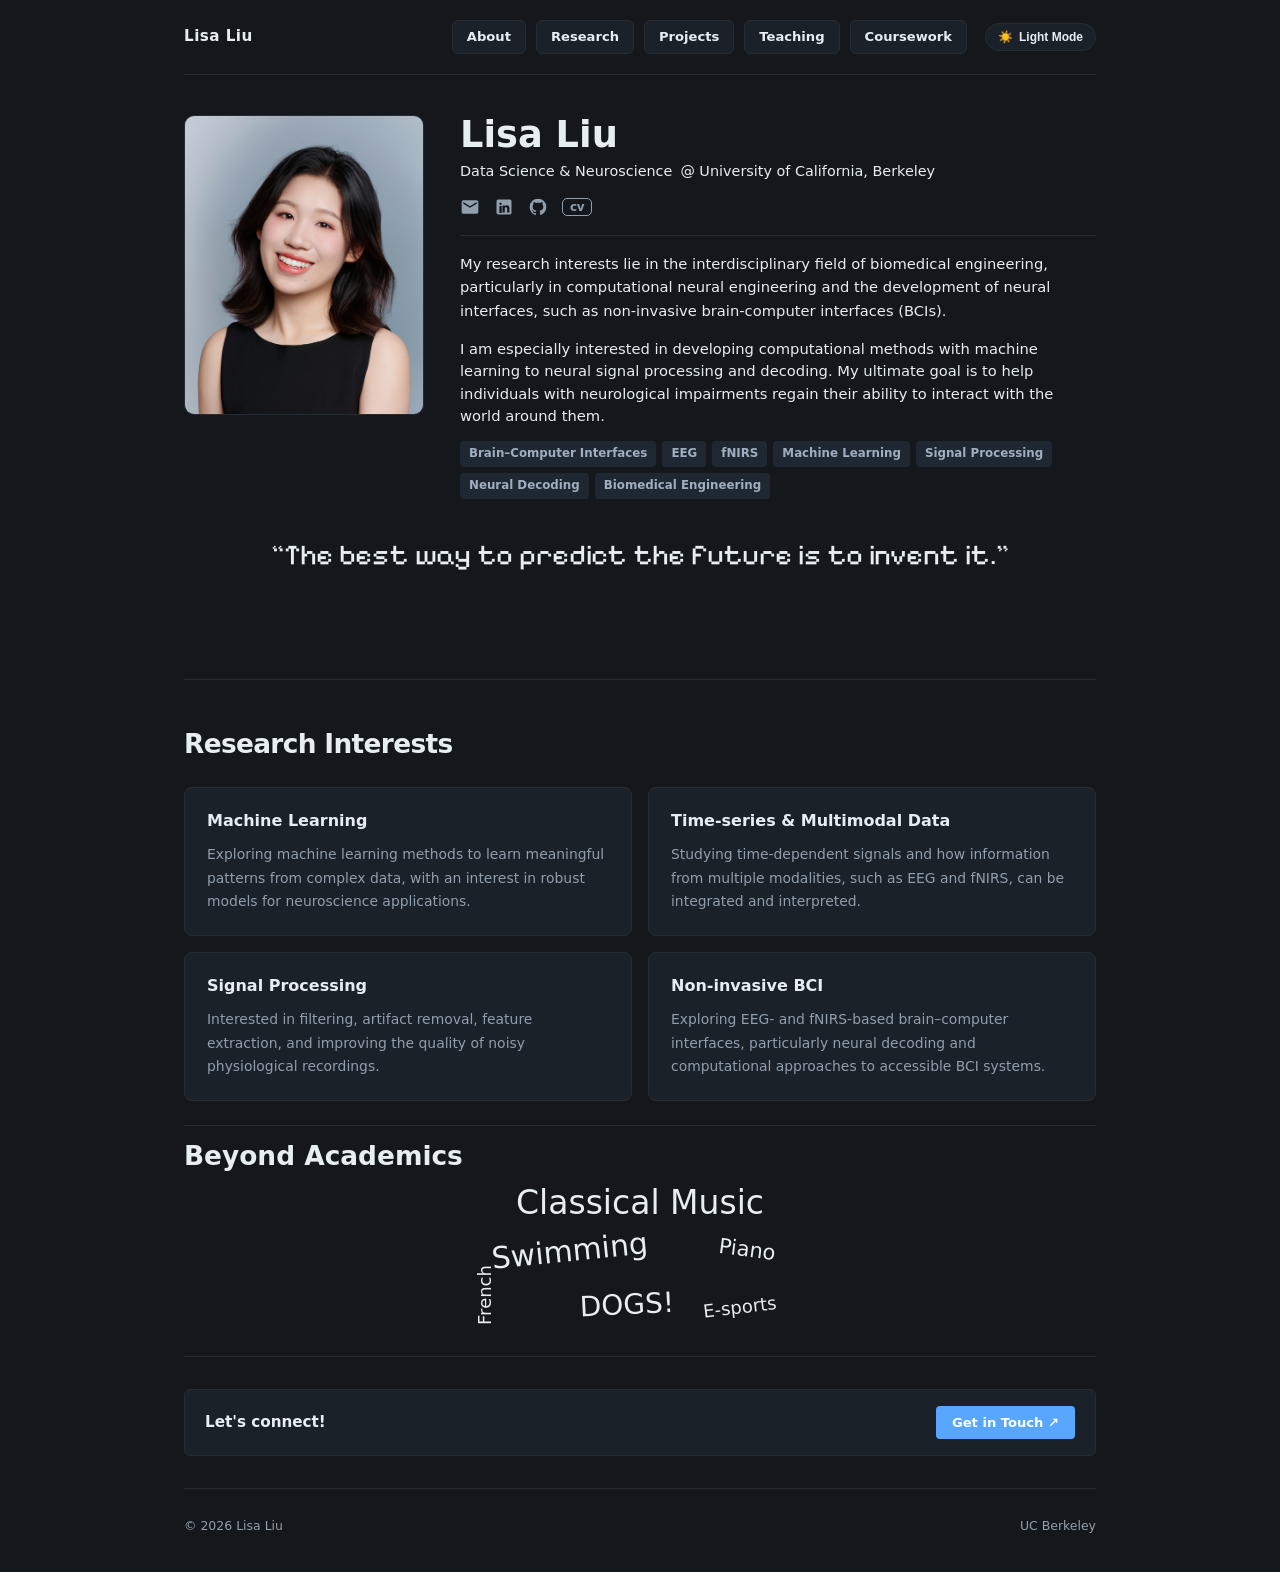
==== index.html @ 1254ef89 "Modify quote reveal animation and update GitHub link Updated clip-path and animation for quote revea" ====
<!DOCTYPE html>
<html lang="en">
<head>
<meta charset="UTF-8">
<meta name="viewport" content="width=device-width, initial-scale=1.0">
<title>Lisa Liu — Home</title>
<style>
:root {
  --bg: #14181d;
  --ink: #e6edf3;
  --muted: #919eab;
  --line: #262c34;
  --blue: #58a6ff;
  --soft: #1b2129;
  --tag-bg: #1f2732;
  --tag-text: #a0aec0;
  --font: Inter, ui-sans-serif, system-ui, -apple-system, BlinkMacSystemFont, "Segoe UI", sans-serif;
}

[data-theme="light"] {
  --bg: #f5f7f9;
  --ink: #1e293b;
  --muted: #64748b;
  --line: #e2e8f0;
  --blue: #2563eb;
  --soft: #eaeff4;
  --tag-bg: #e2e8f0;
  --tag-text: #475569;
}

*{box-sizing:border-box}
html{scroll-behavior:smooth}
body {
  margin: 0;
  background-color: var(--bg);
  color: var(--ink);
  font-family: var(--font);
  line-height: 1.5;
  font-size: 0.92rem;
  transition: background-color 0.2s ease, color 0.2s ease;
}
a{color:inherit;text-decoration:none}
a:hover{color:var(--blue)}

.container{max-width:960px;margin:auto;padding:0 24px}

.nav{padding:20px 0;display:flex;justify-content:space-between;align-items:center;border-bottom:1px solid var(--line)}
.brand{font-size:.95rem;font-weight:700;letter-spacing:.03em}
.nav-right{display:flex;align-items:center;gap:10px;flex-wrap:wrap}

.nav-btn{
  background:var(--soft);
  color:var(--ink);
  border:1px solid var(--line);
  padding:6px 14px;
  border-radius:6px;
  font-size:.82rem;
  font-weight:600;
  transition:all 0.2s ease;
}
.nav-btn:hover, .nav-btn.active{
  border-color:var(--blue);
  color:var(--blue);
}

.theme-toggle{
  background:var(--soft);
  color:var(--ink);
  border:1px solid var(--line);
  padding:6px 12px;
  border-radius:16px;
  cursor:pointer;
  font-size:.75rem;
  font-weight:600;
  display:flex;
  align-items:center;
  gap:6px;
  margin-left:8px;
  transition:all 0.2s ease;
}
.theme-toggle:hover{border-color:var(--blue);color:var(--blue)}

.hero{padding:40px 0 32px;border-bottom:1px solid var(--line)}
.hero-grid{display:grid;grid-template-columns:240px 1fr;gap:36px;align-items:start}

.profile-photo{
  width:100%;
  height:300px;
  border-radius:10px;
  object-fit:cover;
  border:1px solid var(--line);
  background:var(--soft);
}

.hero-info h1{font-size:2.3rem;line-height:1.1;font-weight:700;margin:0 0 6px}
.meta-line{display:flex;align-items:center;gap:8px;margin-bottom:14px;font-size:0.9rem;flex-wrap:wrap}
.institution{color:var(--ink)}
.degree{color:var(--ink)}


.icon-links{display:flex;align-items:center;gap:14px;margin-bottom:18px}
.icon-link{color:var(--muted);display:inline-flex;align-items:center;justify-content:center;transition:color 0.2s ease}
.icon-link:hover{color:var(--blue)}
.cv-badge{
  font-size:0.75rem;
  font-weight:700;
  text-transform:lowercase;
  border:1.8px solid currentColor;
  border-radius:5px;
  padding:1px 7px;
  line-height:1.2;
  letter-spacing:-0.02em;
}

.about-text{
  color:var(--ink);
  font-size:0.92rem;
  line-height:1.6;
  margin:0 0 16px;
  border-top:1px solid var(--line);
  padding-top:16px;
}

.taglist{display:flex;flex-wrap:wrap;gap:6px}
.tag{background:var(--tag-bg);color:var(--tag-text);padding:4px 9px;border-radius:4px;font-size:.74rem;font-weight:600}

.contact-strip{background:var(--soft);border:1px solid var(--line);border-radius:6px;padding:16px 20px;display:flex;justify-content:space-between;align-items:center;margin-top:32px;gap:16px}
.contact-strip h3{margin:0;font-size:.95rem;font-weight:650}
.contact-btn{background:var(--blue);color:#fff;padding:7px 16px;border-radius:4px;font-weight:600;font-size:0.82rem;white-space:nowrap}
.contact-btn:hover{opacity:0.9;color:#fff}

footer{padding:28px 0 36px;color:var(--muted);font-size:.78rem;display:flex;justify-content:space-between;margin-top:32px;border-top:1px solid var(--line)}

@media(max-width:760px){
  .hero-grid{grid-template-columns:1fr;gap:20px}
  .profile-photo{height:240px;width:200px}
  .nav{flex-direction:column;align-items:flex-start;gap:14px}
  .nav-right{width:100%;justify-content:flex-start}
  .contact-strip{flex-direction:column;align-items:flex-start}
}


.interests{padding:36px 0 8px}
.section-heading{margin-bottom:24px}
.section-kicker{color:var(--blue);font-size:.72rem;font-weight:700;letter-spacing:.12em}
.section-heading h2{font-size:1.65rem;letter-spacing:-.025em;margin:8px 0 8px}
.interest-grid{display:grid;grid-template-columns:repeat(2,minmax(0,1fr));gap:16px}
.interest-card{background:var(--soft);border:1px solid var(--line);border-radius:8px;padding:21px 22px}
.interest-card h3{font-size:1rem;margin:0 0 10px;font-weight:650}
.interest-card p{font-size:.87rem;color:var(--muted);line-height:1.7;margin:0}
.subpage{padding:46px 0 28px;min-height:55vh}
.page-eyebrow{font-size:.72rem;color:var(--blue);font-weight:700;letter-spacing:.12em;text-transform:uppercase}
.subpage h1{font-size:2.2rem;letter-spacing:-.035em;margin:8px 0 12px}
.page-lead{max-width:720px;color:var(--muted);margin:0 0 35px;line-height:1.7}
.page-card{padding:22px 0;border-top:1px solid var(--line)}
.page-card h2{font-size:1.13rem;margin:0 0 7px}
.page-card p{color:var(--muted);margin:0;line-height:1.7}
.page-card .meta{font-size:.82rem;color:var(--blue);margin-bottom:9px}
.page-card ul{color:var(--muted);padding-left:20px;line-height:1.8}
.page-card ul li{margin-bottom:5px}
@media(max-width:760px){.interest-grid{grid-template-columns:1fr}.subpage{padding-top:32px}}


#beyond-academics h2 {
  font-size: 1.65rem;
  margin: 0 0 4px;
}

.smoke-cloud {
  position: relative;
  width: 100%;
  height: 160px;
  overflow: hidden;
  margin: 0 auto;
}

.smoke-cloud canvas {
  display: block;
  width: 100%;
  height: 100%;
}

@media (max-width: 600px) {
  .smoke-cloud {
    height: 145px;
  }
}
  
.about-quote {
  text-align: center;
  margin: 35px auto;
}
  
.about-quote-text {
  font-family: "Pixelify Sans", monospace;
  font-size: 1.8rem;
  font-style: normal;
  font-weight: 400;
  line-height: 1.5;

  clip-path: inset(0 50% 0 50%);
  opacity: 1;
  animation: quoteReveal 4s ease-out forwards;
}

@keyframes quoteReveal {
  from {
    clip-path: inset(0 50% 0 50%);
  }
  to {
    clip-path: inset(0 0 0 0);
  }
}

.about-quote-author {
margin-top: 14px;
font-size: 0.85rem;
color: var(--muted);
opacity: 0;
transition: opacity 0.7s ease;
}

.about-quote-author.show {
opacity: 1;
}
</style>
  <link href="https://fonts.googleapis.com/css2?family=Pixelify+Sans:wght@400;500&display=swap" rel="stylesheet">
</head>
<body>
  
<div class="container">
  <nav class="nav">
    <a class="brand" href="index.html">Lisa Liu</a>
    <div class="nav-right">
      <a class="nav-btn" href="index.html">About</a>
      <a class="nav-btn" href="research/">Research</a>
      <a class="nav-btn" href="projects/">Projects</a>
      <a class="nav-btn" href="teaching/">Teaching</a>
      <a class="nav-btn" href="coursework/">Coursework</a>
      <button id="theme-toggle" class="theme-toggle" type="button" aria-label="Toggle theme"><span id="toggle-icon">☀️</span><span id="toggle-text">Light Mode</span></button>
    </div>
  </nav>
  
  <header class="hero">
    <div class="hero-grid">
      <img class="profile-photo" src="photo.jpg" alt="Lisa Liu">
      <div class="hero-info">
        <h1>Lisa Liu</h1>
        <div class="meta-line">
<span class="institution">Data Science &amp; Neuroscience</span>
          @ University of California, Berkeley
</div>

        <div class="icon-links">
          <!-- Email Icon -->
          <a href="mailto:lisaliu22@berkeley.edu" aria-label="Email" title="Email" class="icon-link">
            <svg width="20" height="20" viewBox="0 0 24 24" fill="currentColor"><path d="M20 4H4c-1.1 0-1.99.9-1.99 2L2 18c0 1.1.9 2 2 2h16c1.1 0 2-.9 2-2V6c0-1.1-.9-2-2-2zm0 4l-8 5-8-5V6l8 5 8-5v2z"/></svg>
          </a>
          <!-- LinkedIn Icon -->
          <a href="https://www.linkedin.com/in/lisa-liu-810494393/" target="_blank" rel="noopener" aria-label="LinkedIn" title="LinkedIn" class="icon-link">
            <svg width="20" height="20" viewBox="0 0 24 24" fill="currentColor"><path d="M19 3a2 2 0 0 1 2 2v14a2 2 0 0 1-2 2H5a2 2 0 0 1-2-2V5a2 2 0 0 1 2-2h14m-.5 15.5v-5.3a3.26 3.26 0 0 0-3.26-3.26c-.85 0-1.84.52-2.28 1.3v-1.11h-2.79v8.37h2.79v-4.93c0-.77.62-1.4 1.39-1.4a1.4 1.4 0 0 1 1.4 1.4v4.93h2.75M6.46 10.9v8.37H9.25V10.9H6.46M7.86 6.75a1.45 1.45 0 1 0 0 2.9 1.45 1.45 0 0 0 0-2.9Z"/></svg>
          </a>
          <!-- GitHub Icon -->
          <a href="https://github.com/lisa-liu-lls" target="_blank" rel="noopener" aria-label="GitHub" title="GitHub" class="icon-link">
            <svg width="20" height="20" viewBox="0 0 24 24" fill="currentColor"><path d="M12 2A10 10 0 0 0 2 12c0 4.42 2.87 8.17 6.84 9.5.5.08.66-.23.66-.5v-1.69c-2.77.6-3.36-1.34-3.36-1.34-.46-1.16-1.11-1.47-1.11-1.47-.91-.62.07-.6.07-.6 1 .07 1.53 1.03 1.53 1.03.87 1.52 2.34 1.07 2.91.83.1-.65.35-1.09.63-1.34-2.22-.25-4.55-1.11-4.55-4.92 0-1.11.38-2 1.03-2.71-.1-.25-.45-1.29.1-2.64 0 0 .84-.27 2.75 1.02.79-.22 1.65-.33 2.5-.33.85 0 1.71.11 2.5.33 1.91-1.29 2.75-1.02 2.75-1.02.55 1.35.2 2.39.1 2.64.65.71 1.03 1.6 1.03 2.71 0 3.82-2.34 4.66-4.57 4.91.36.31.69.92.69 1.85V21c0 .27.16.59.67.5C19.14 20.16 22 16.42 22 12A10 10 0 0 0 12 2Z"/></svg>
          </a>
          <!-- CV Badge -->
          <a href="cv.pdf" target="_blank" rel="noopener" aria-label="CV" title="CV" class="icon-link">
            <span class="cv-badge">cv</span>
          </a>
        </div>

        <p class="about-text">
          My research interests lie in the interdisciplinary field of biomedical engineering, particularly in computational
          neural engineering and the development of neural interfaces, such as non-invasive brain-computer interfaces (BCIs).
        </p>
        
        <p>
          I am especially interested in developing computational methods with machine learning to neural signal processing 
          and decoding. My ultimate goal is to help individuals with neurological impairments regain their ability to interact with the world around them.
        </p>
        <div class="taglist">
          <span class="tag">Brain–Computer Interfaces</span>
          <span class="tag">EEG</span>
          <span class="tag">fNIRS</span>
          <span class="tag">Machine Learning</span>
          <span class="tag">Signal Processing</span>
          <span class="tag">Neural Decoding</span>
          <span class="tag">Biomedical Engineering</span>
        </div>
      </div>
    </div>
  
  <div class="about-quote">
  <div class="about-quote-text">
    “The best way to predict the future is to invent it.”
  </div>
  <div class="about-quote-author">— Alan Kay</div>
</div>
</header>
  
<main>
  <section class="interests" aria-labelledby="interests-title">
    <div class="section-heading">
      <h2 id="interests-title">Research Interests</h2>
    </div>

    <div class="interest-grid">
      <article class="interest-card">
        <h3>Machine Learning</h3>
        <p>Exploring machine learning methods to learn meaningful patterns from complex data, with an interest in robust models for neuroscience applications.</p>
      </article>

      <article class="interest-card">
        <h3>Time-series &amp; Multimodal Data</h3>
        <p>Studying time-dependent signals and how information from multiple modalities, such as EEG and fNIRS, can be integrated and interpreted.</p>
      </article>

      <article class="interest-card">
        <h3>Signal Processing</h3>
        <p>Interested in filtering, artifact removal, feature extraction, and improving the quality of noisy physiological recordings.</p>
      </article>

      <article class="interest-card">
        <h3>Non-invasive BCI</h3>
        <p>Exploring EEG- and fNIRS-based brain–computer interfaces, particularly neural decoding and computational approaches to accessible BCI systems.</p>
      </article>
    </div>
  </section>

  <hr style="border:none; border-top:1px solid var(--line); margin:16px 0 10px;">

  <section class="section" id="beyond-academics">
    <h2>Beyond Academics</h2>

    <div class="smoke-cloud" id="smoke-cloud">
      <canvas id="smoke-canvas"></canvas>
    </div>
  </section>

  <hr style="border:none; border-top:1px solid var(--line); margin:16px 0 10px;">

   <div class="contact-strip">
    <div>
      <h3>Let's connect!</h3>
    </div>
    <a class="contact-btn" href="mailto:lisaliu22@berkeley.edu">
      Get in Touch ↗
    </a>
  </div>
</main>

<footer>
  <span>© 2026 Lisa Liu</span>
  <span>UC Berkeley</span>
</footer>
</div>


<script>
  // ==========================================================================================================
  // These below are not developed by the website owner. But these are directly modified by the website owner.
  // ==========================================================================================================
  
  if (localStorage.getItem('theme') === 'light') {
    document.documentElement.setAttribute('data-theme', 'light');
  }
  const toggleBtn = document.getElementById('theme-toggle');
  const toggleText = document.getElementById('toggle-text');
  const toggleIcon = document.getElementById('toggle-icon');

  function updateToggleUI() {
    const isLight = document.documentElement.getAttribute('data-theme') === 'light';
    toggleText.textContent = isLight ? 'Dark Mode' : 'Light Mode';
    toggleIcon.textContent = isLight ? '🌙' : '☀️';
  }
  updateToggleUI();

  if (toggleBtn) {
    toggleBtn.addEventListener('click', function() {
      const isLight = document.documentElement.getAttribute('data-theme') === 'light';
      if (isLight) {
        document.documentElement.removeAttribute('data-theme');
        localStorage.setItem('theme', 'dark');
      } else {
        document.documentElement.setAttribute('data-theme', 'light');
        localStorage.setItem('theme', 'light');
      }
      updateToggleUI();
    });
  }
</script>

<script>
(() => {
    const root = document.getElementById("smoke-cloud");
    const canvas = document.getElementById("smoke-canvas");
    const ctx = canvas.getContext("2d");

    // ==========================================
    // YOUR INTERESTS
    // x, y: position relative to cloud center
    // s: font size
    // r: rotation in radians
    // ==========================================

    const words = [
        {t:"Classical Music", x:0,    y:-57, s:33, r:0},
        {t:"Swimming",      x:-70,  y:-8,  s:30, r:-0.1},
        {t:"Piano",         x:107,  y:-11, s:21, r:0.13},
        {t:"DOGS!",         x:-13,  y:45,  s:28, r:-0.05},
        {t:"French",        x:-154, y:37,  s:18, r:-Math.PI/2},
        {t:"E-sports",      x:100,  y:47,  s:18, r:-0.12}
    ];

    let W = 500;
    let H = 220;
    let particles = [];
    let lastHover = 0;

    const reducedMotion = window.matchMedia(
        "(prefers-reduced-motion: reduce)"
    ).matches;

    // Read actual website theme colors
    function themeColor(variable, fallback) {
        const value = getComputedStyle(
            document.documentElement
        ).getPropertyValue(variable).trim();

        return value || fallback;
    }

    function inkColor() {
        return themeColor("--ink", "#e6edf3");
    }

    function mutedColor() {
        return themeColor("--muted", "#94a3b8");
    }

    function scale() {
        return Math.min(1, (W - 20) / 385);
    }

    function position(word) {
        const f = scale();

        return {
            x: W / 2 + word.x * f,
            y: H / 2 + word.y * f
        };
    }

    function resize() {
        const rect = root.getBoundingClientRect();
        const dpr = Math.min(window.devicePixelRatio || 1, 2);

        W = rect.width;
        H = rect.height;

        canvas.width = W * dpr;
        canvas.height = H * dpr;

        ctx.setTransform(dpr, 0, 0, dpr, 0, 0);

        draw(performance.now());
    }

    new ResizeObserver(resize).observe(root);

    function drawWord(word, alpha, time) {
        const p = position(word);

        const floatY = reducedMotion
            ? 0
            : Math.sin(time * 0.001 + word.x) * 2;

        ctx.save();

        ctx.translate(p.x, p.y + floatY);
        ctx.rotate(word.r);

        ctx.font = `${word.s * scale()}px system-ui`;
        ctx.textAlign = "center";
        ctx.textBaseline = "middle";

        ctx.globalAlpha = alpha;
        ctx.fillStyle = inkColor();

        ctx.fillText(word.t, 0, 0);

        ctx.restore();
    }

    // Turn text into smoke particles
    function burst(word) {
        const f = scale();

        const offscreen = document.createElement("canvas");
        offscreen.width = 340;
        offscreen.height = 75;

        const c = offscreen.getContext("2d");

        c.font = `${word.s * f}px system-ui`;
        c.textAlign = "center";
        c.textBaseline = "middle";
        c.fillStyle = "white";
        c.fillText(word.t, 170, 37);

        const pixels = c.getImageData(
            0, 0, 340, 75
        ).data;

        const points = [];

        for (let y = 0; y < 75; y += 3) {
            for (let x = 0; x < 340; x += 3) {
                const alpha = pixels[(y * 340 + x) * 4 + 3];

                if (alpha > 100) {
                    points.push([x - 170, y - 37]);
                }
            }
        }

        const center = position(word);

        for (let i = 0; i < Math.min(points.length, 280); i++) {
            const q = points[
                Math.floor(Math.random() * points.length)
            ];

            const xx =
                q[0] * Math.cos(word.r) -
                q[1] * Math.sin(word.r);

            const yy =
                q[0] * Math.sin(word.r) +
                q[1] * Math.cos(word.r);

            particles.push({
                x: center.x + xx,
                y: center.y + yy,
                vx: (Math.random() - 0.5) * 1.3,
                vy: -0.4 - Math.random(),
                life: 1,
                radius: 0.5 + Math.random() * 1.5,
                phase: Math.random() * 6
            });
        }

        word.until = performance.now() + 1700;
    }

    // Detect whether cursor touches a word
    function hit(x, y) {
        for (const word of words) {
            if (
                word.until &&
                performance.now() < word.until + 500
            ) {
                continue;
            }

            const p = position(word);

            const dx = x - p.x;
            const dy = y - p.y;

            const a =
                dx * Math.cos(word.r) +
                dy * Math.sin(word.r);

            const b =
                -dx * Math.sin(word.r) +
                dy * Math.cos(word.r);

            ctx.font = `${word.s * scale()}px system-ui`;

            const width = ctx.measureText(word.t).width;

            if (
                Math.abs(a) < width / 2 + 4 &&
                Math.abs(b) < word.s * scale() * 0.7
            ) {
                burst(word);
                break;
            }
        }
    }

    function draw(time) {
        ctx.clearRect(0, 0, W, H);

        for (const word of words) {
            const alpha = word.until
                ? Math.max(
                    0,
                    Math.min(1, (time - word.until) / 500)
                  )
                : 1;

            drawWord(word, alpha, time);
        }

        for (let i = particles.length - 1; i >= 0; i--) {
            const p = particles[i];

            p.x += p.vx + Math.sin(
                time * 0.003 + p.phase
            ) * 0.3;

            p.y += p.vy;
            p.life -= 0.012;

            if (p.life <= 0) {
                particles.splice(i, 1);
                continue;
            }

            ctx.beginPath();

            ctx.globalAlpha = p.life * 0.7;
            ctx.fillStyle = mutedColor();

            ctx.arc(
                p.x,
                p.y,
                p.radius,
                0,
                Math.PI * 2
            );

            ctx.fill();
        }

        ctx.globalAlpha = 1;
    }

    function animate(time) {
        draw(time);
        requestAnimationFrame(animate);
    }

root.addEventListener("pointermove", (event) => {
      if (reducedMotion) return;

      if (performance.now() - lastHover < 180) return;

      const rect = canvas.getBoundingClientRect();

      hit(
          event.clientX - rect.left,
          event.clientY - rect.top
      );

      lastHover = performance.now();
  });

  root.addEventListener("click", (event) => {
      if (reducedMotion) return;

      const rect = canvas.getBoundingClientRect();

      hit(
          event.clientX - rect.left,
          event.clientY - rect.top
      );
  });

  resize();

  if (!reducedMotion) {
      requestAnimationFrame(animate);
  }
})();
</script>
  
<script>
  const quote = document.querySelector(".about-quote-text");
  const author = document.querySelector(".about-quote-author");

  console.log("Quote found:", quote);
  console.log("Author found:", author);

  if (quote && author) {
    setTimeout(() => {
      quote.classList.add("show");
    }, 500);

    setTimeout(() => {
      author.classList.add("show");
    }, 4600);
  }
</script>
</body>
</html>
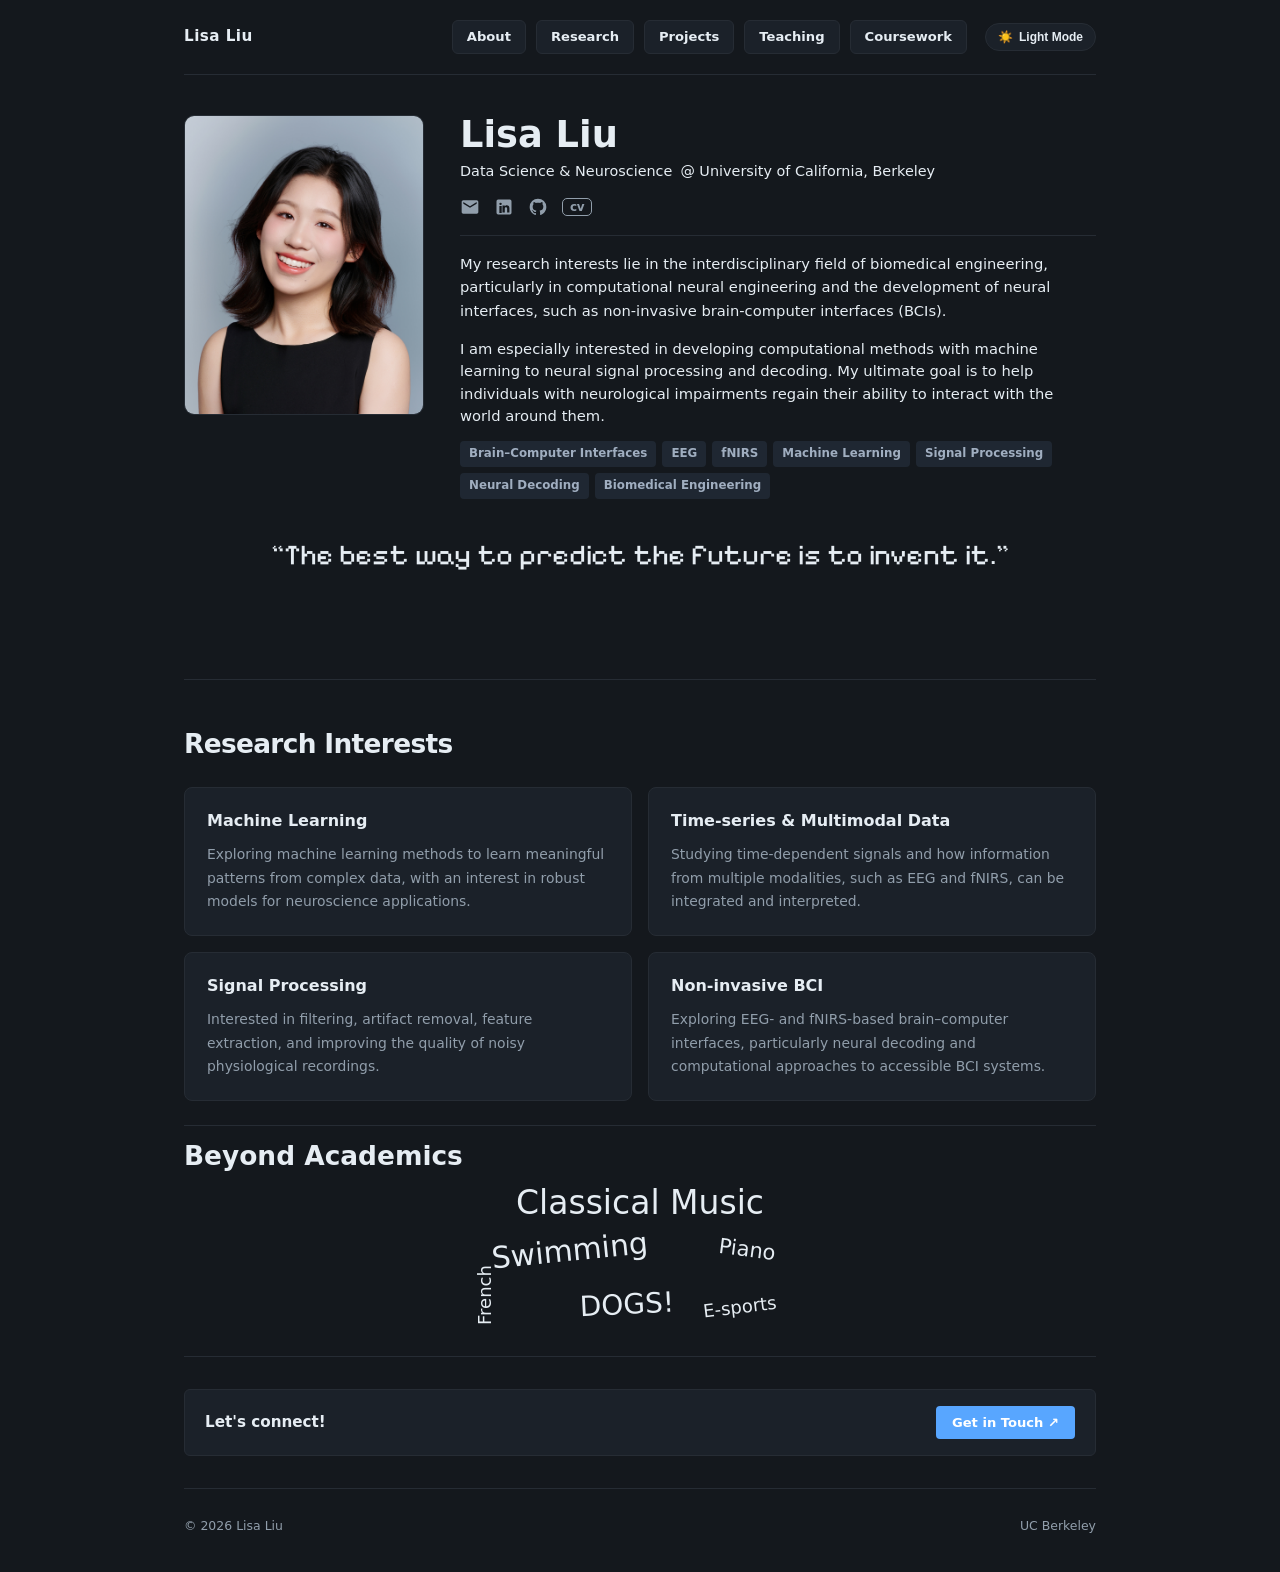
==== commit bbd13188: "Update index.html" ====
--- a/index.html
+++ b/index.html
@@ -692,7 +692,7 @@
 
     setTimeout(() => {
       author.classList.add("show");
-    }, 4600);
+    }, 2000);
   }
 </script>
 </body>
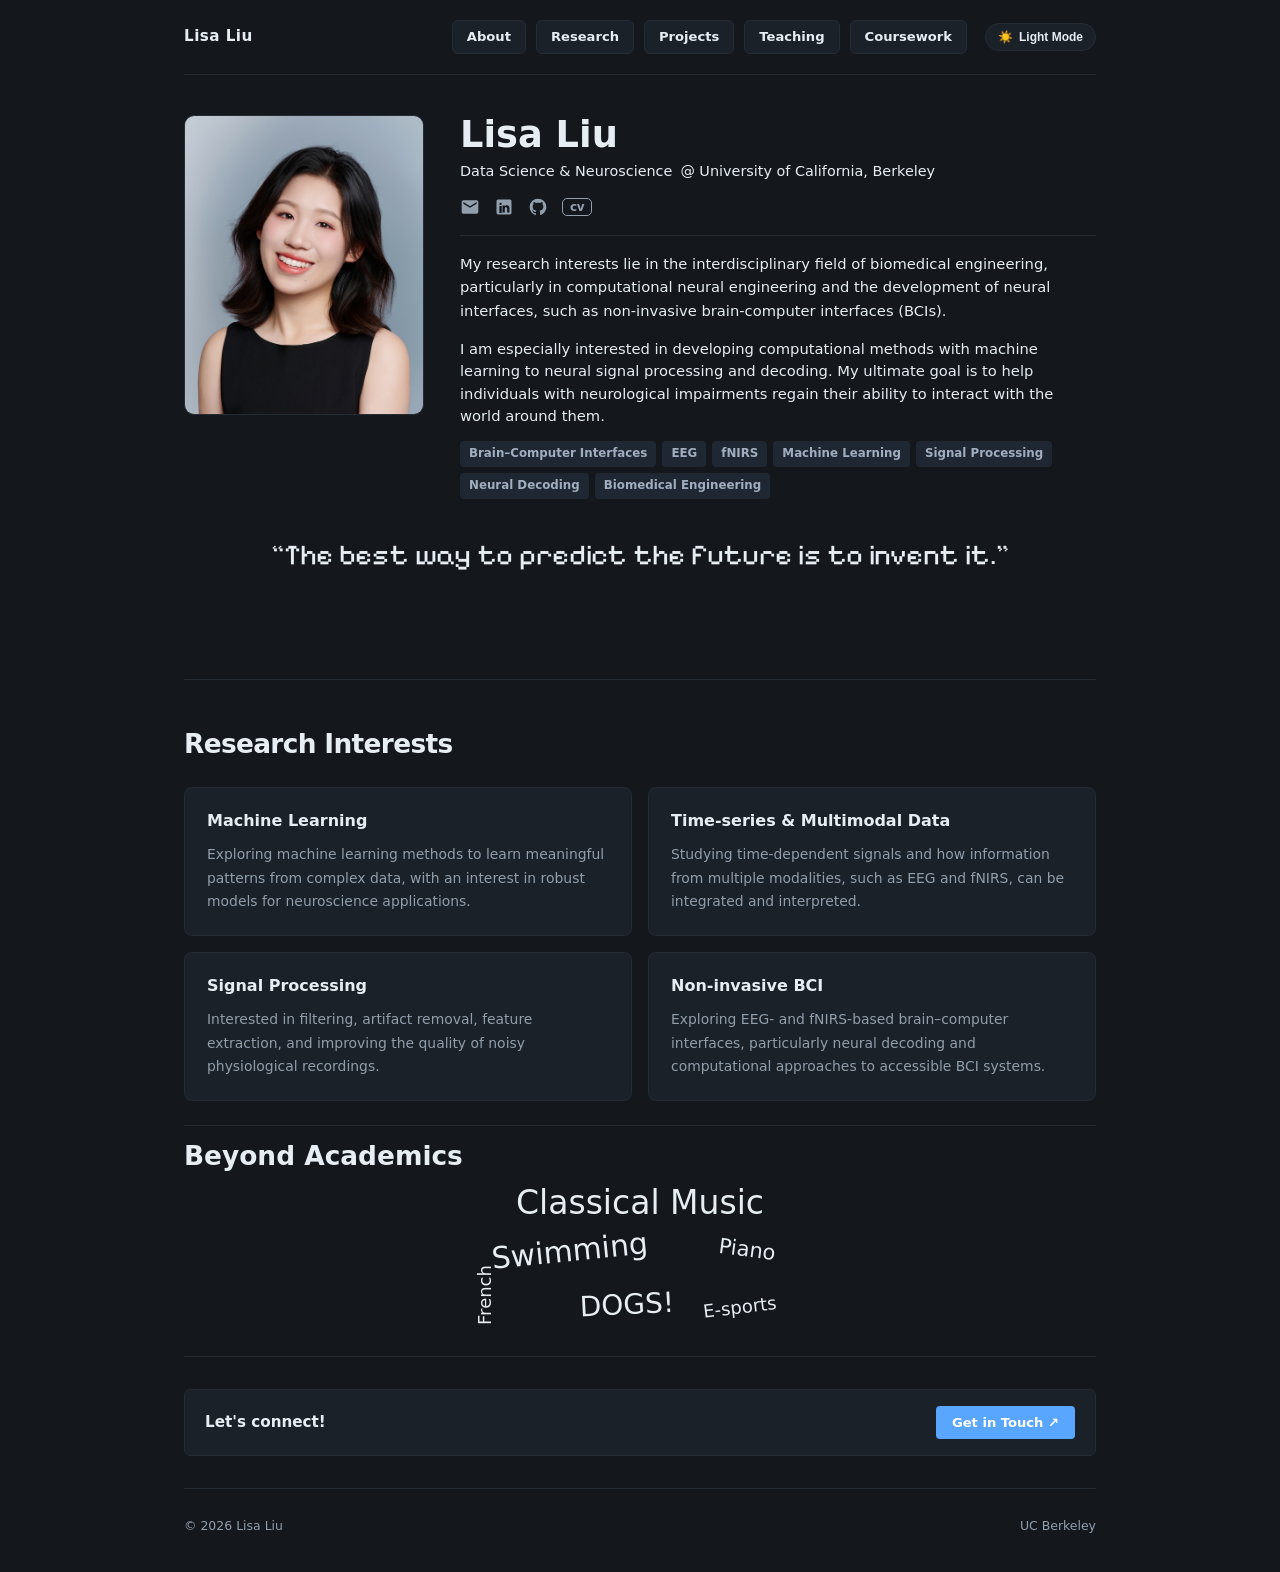
==== commit b466d92f: "Update index.html" ====
--- a/index.html
+++ b/index.html
@@ -692,7 +692,7 @@
 
     setTimeout(() => {
       author.classList.add("show");
-    }, 2000);
+    }, 2700);
   }
 </script>
 </body>
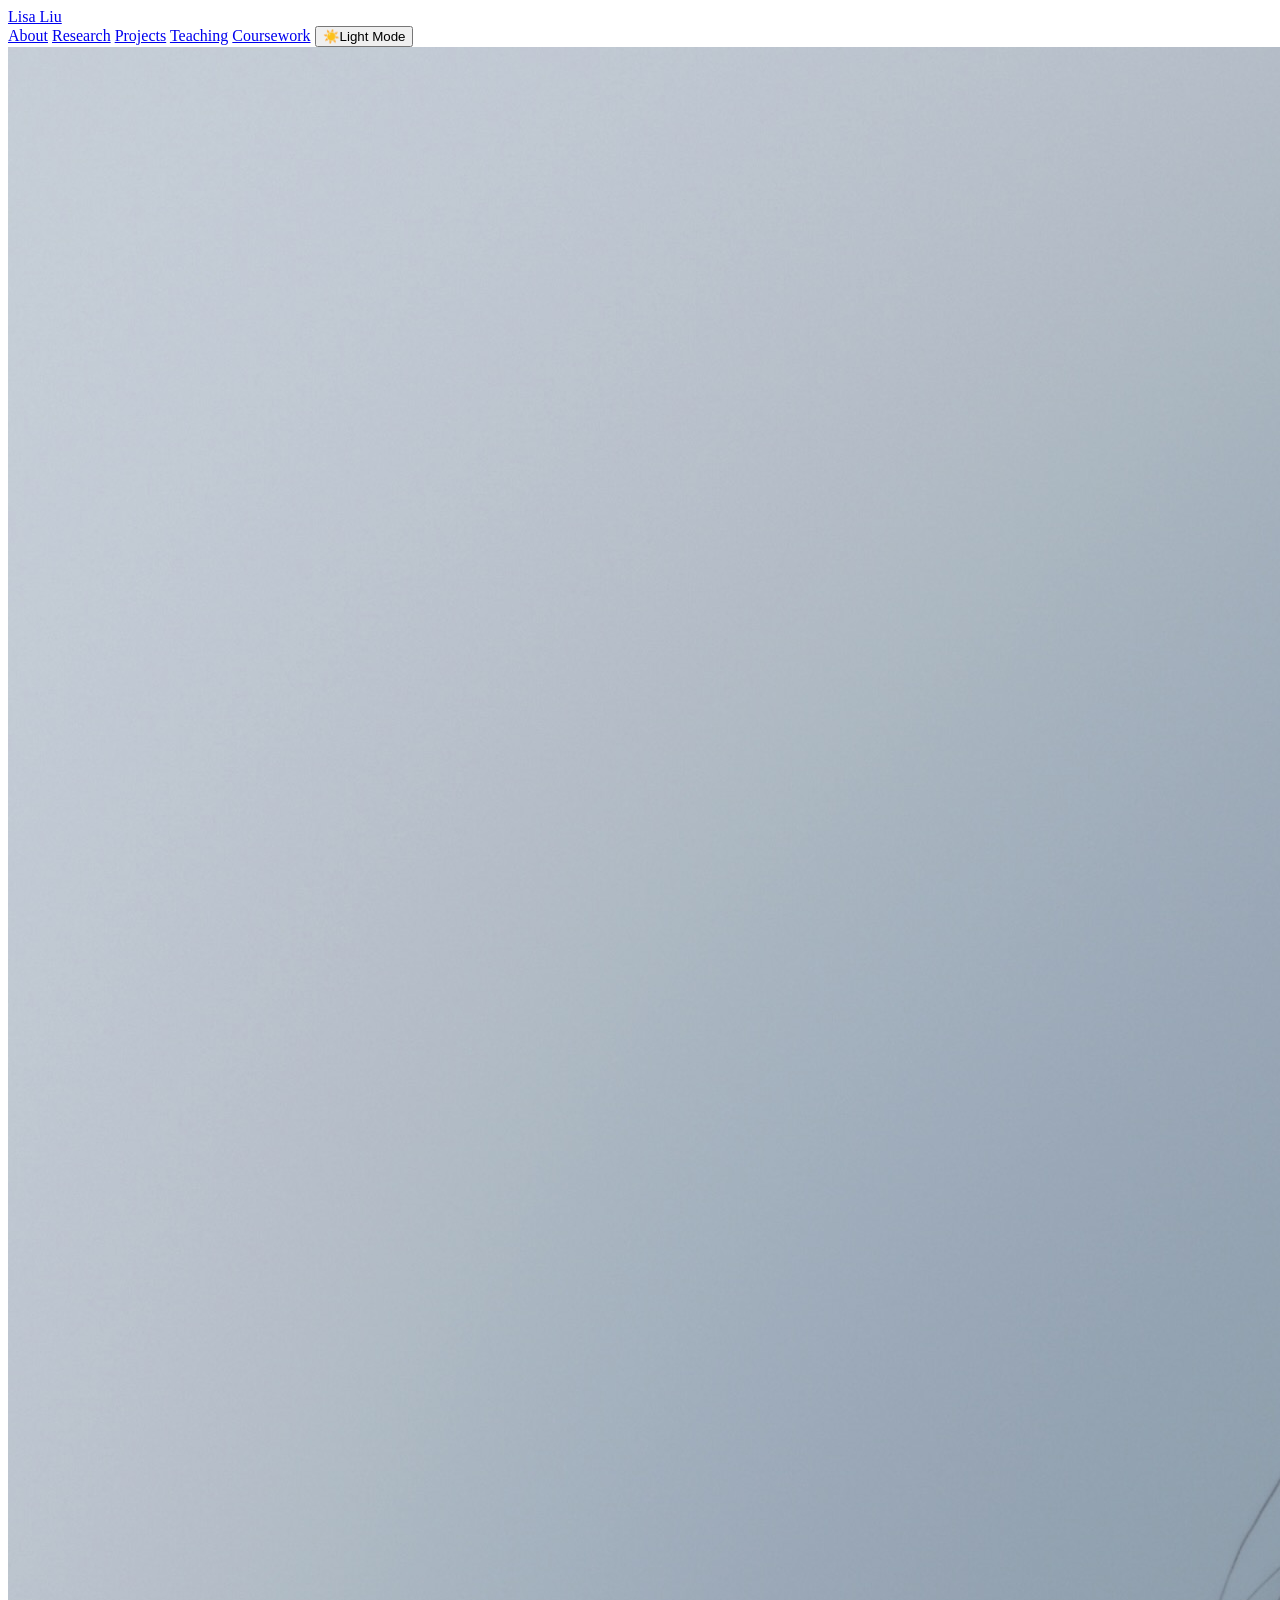
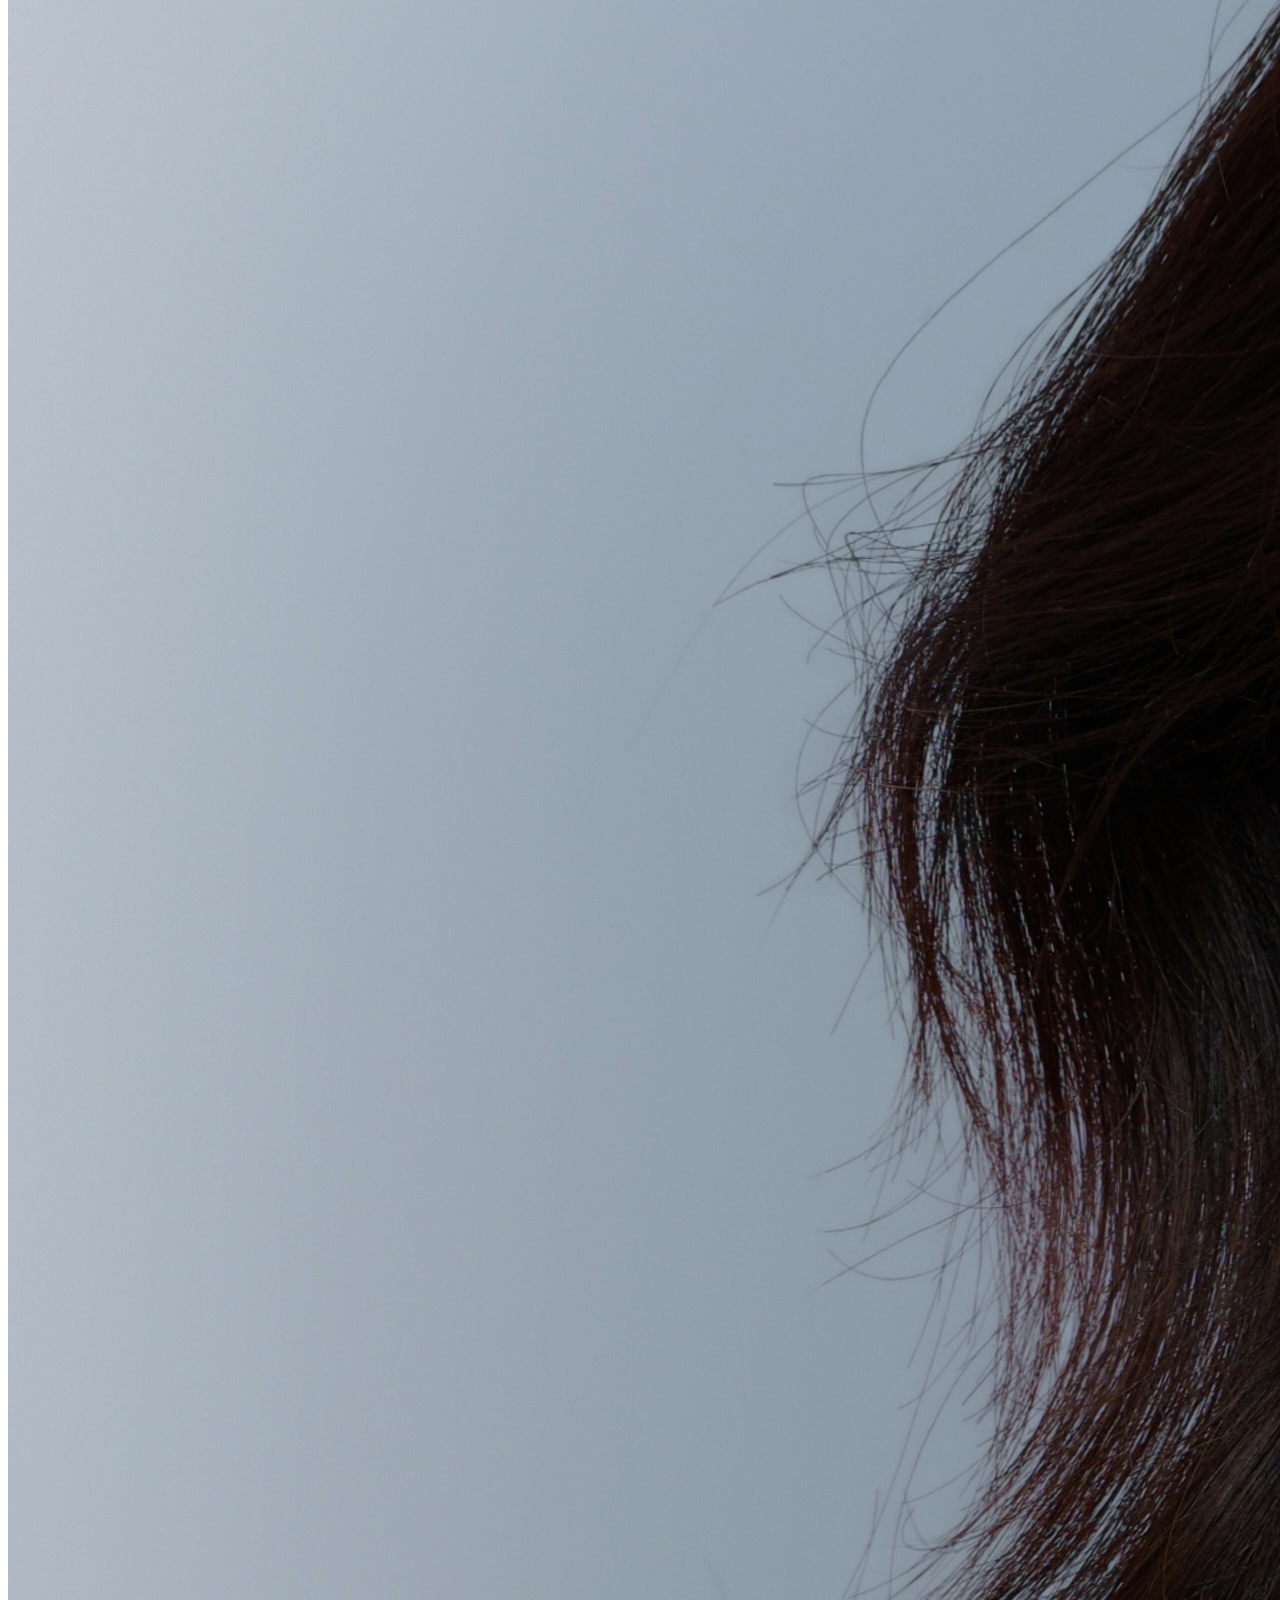
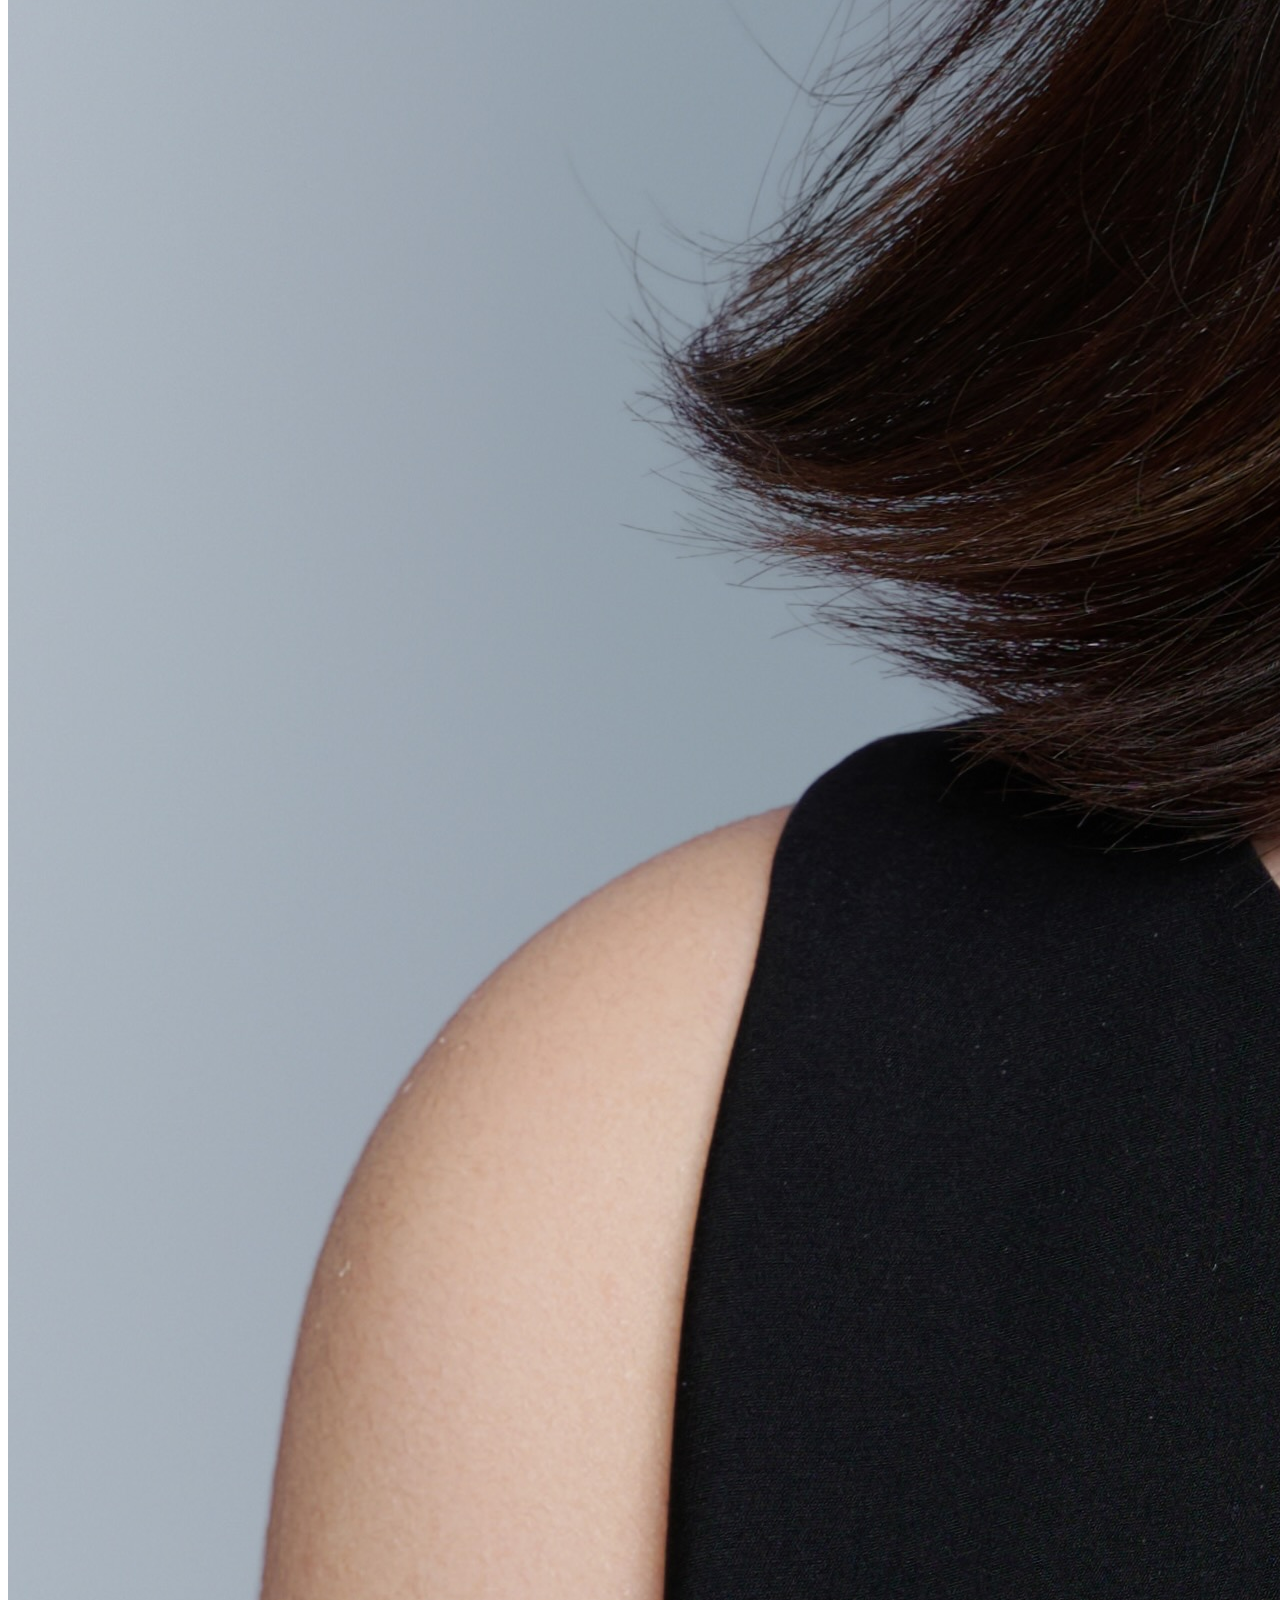
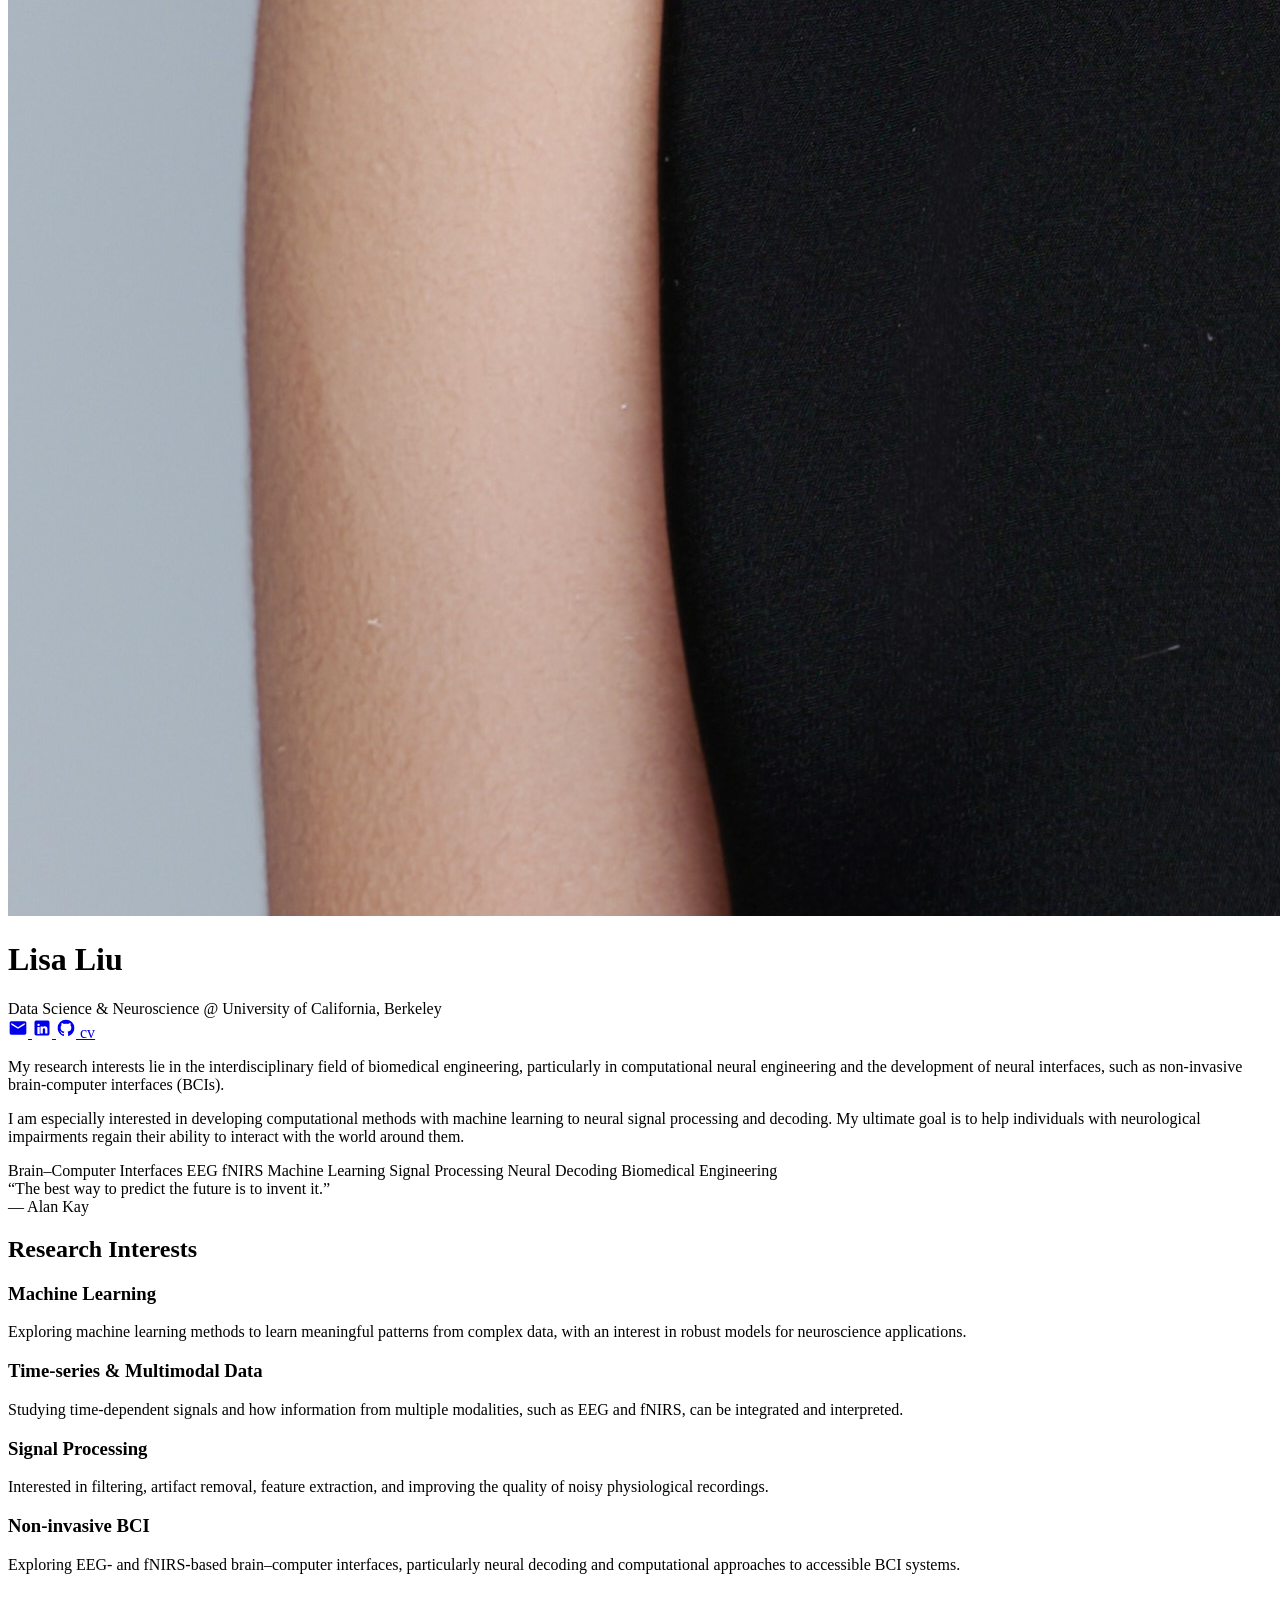
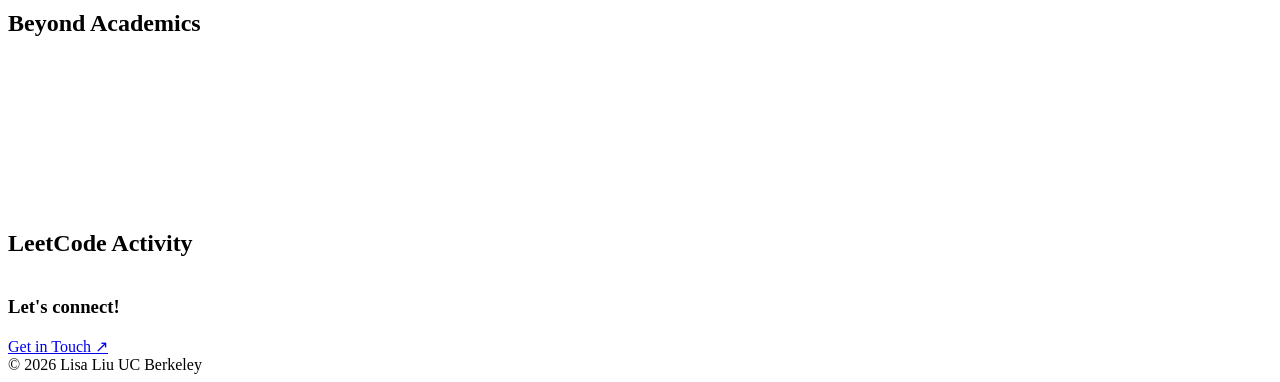
==== commit f2aa71f2: "organized - html5 only" ====
--- a/index.html
+++ b/index.html
@@ -4,226 +4,7 @@
 <meta charset="UTF-8">
 <meta name="viewport" content="width=device-width, initial-scale=1.0">
 <title>Lisa Liu — Home</title>
-<style>
-:root {
-  --bg: #14181d;
-  --ink: #e6edf3;
-  --muted: #919eab;
-  --line: #262c34;
-  --blue: #58a6ff;
-  --soft: #1b2129;
-  --tag-bg: #1f2732;
-  --tag-text: #a0aec0;
-  --font: Inter, ui-sans-serif, system-ui, -apple-system, BlinkMacSystemFont, "Segoe UI", sans-serif;
-}
-
-[data-theme="light"] {
-  --bg: #f5f7f9;
-  --ink: #1e293b;
-  --muted: #64748b;
-  --line: #e2e8f0;
-  --blue: #2563eb;
-  --soft: #eaeff4;
-  --tag-bg: #e2e8f0;
-  --tag-text: #475569;
-}
-
-*{box-sizing:border-box}
-html{scroll-behavior:smooth}
-body {
-  margin: 0;
-  background-color: var(--bg);
-  color: var(--ink);
-  font-family: var(--font);
-  line-height: 1.5;
-  font-size: 0.92rem;
-  transition: background-color 0.2s ease, color 0.2s ease;
-}
-a{color:inherit;text-decoration:none}
-a:hover{color:var(--blue)}
-
-.container{max-width:960px;margin:auto;padding:0 24px}
-
-.nav{padding:20px 0;display:flex;justify-content:space-between;align-items:center;border-bottom:1px solid var(--line)}
-.brand{font-size:.95rem;font-weight:700;letter-spacing:.03em}
-.nav-right{display:flex;align-items:center;gap:10px;flex-wrap:wrap}
-
-.nav-btn{
-  background:var(--soft);
-  color:var(--ink);
-  border:1px solid var(--line);
-  padding:6px 14px;
-  border-radius:6px;
-  font-size:.82rem;
-  font-weight:600;
-  transition:all 0.2s ease;
-}
-.nav-btn:hover, .nav-btn.active{
-  border-color:var(--blue);
-  color:var(--blue);
-}
-
-.theme-toggle{
-  background:var(--soft);
-  color:var(--ink);
-  border:1px solid var(--line);
-  padding:6px 12px;
-  border-radius:16px;
-  cursor:pointer;
-  font-size:.75rem;
-  font-weight:600;
-  display:flex;
-  align-items:center;
-  gap:6px;
-  margin-left:8px;
-  transition:all 0.2s ease;
-}
-.theme-toggle:hover{border-color:var(--blue);color:var(--blue)}
-
-.hero{padding:40px 0 32px;border-bottom:1px solid var(--line)}
-.hero-grid{display:grid;grid-template-columns:240px 1fr;gap:36px;align-items:start}
-
-.profile-photo{
-  width:100%;
-  height:300px;
-  border-radius:10px;
-  object-fit:cover;
-  border:1px solid var(--line);
-  background:var(--soft);
-}
-
-.hero-info h1{font-size:2.3rem;line-height:1.1;font-weight:700;margin:0 0 6px}
-.meta-line{display:flex;align-items:center;gap:8px;margin-bottom:14px;font-size:0.9rem;flex-wrap:wrap}
-.institution{color:var(--ink)}
-.degree{color:var(--ink)}
-
-
-.icon-links{display:flex;align-items:center;gap:14px;margin-bottom:18px}
-.icon-link{color:var(--muted);display:inline-flex;align-items:center;justify-content:center;transition:color 0.2s ease}
-.icon-link:hover{color:var(--blue)}
-.cv-badge{
-  font-size:0.75rem;
-  font-weight:700;
-  text-transform:lowercase;
-  border:1.8px solid currentColor;
-  border-radius:5px;
-  padding:1px 7px;
-  line-height:1.2;
-  letter-spacing:-0.02em;
-}
-
-.about-text{
-  color:var(--ink);
-  font-size:0.92rem;
-  line-height:1.6;
-  margin:0 0 16px;
-  border-top:1px solid var(--line);
-  padding-top:16px;
-}
-
-.taglist{display:flex;flex-wrap:wrap;gap:6px}
-.tag{background:var(--tag-bg);color:var(--tag-text);padding:4px 9px;border-radius:4px;font-size:.74rem;font-weight:600}
-
-.contact-strip{background:var(--soft);border:1px solid var(--line);border-radius:6px;padding:16px 20px;display:flex;justify-content:space-between;align-items:center;margin-top:32px;gap:16px}
-.contact-strip h3{margin:0;font-size:.95rem;font-weight:650}
-.contact-btn{background:var(--blue);color:#fff;padding:7px 16px;border-radius:4px;font-weight:600;font-size:0.82rem;white-space:nowrap}
-.contact-btn:hover{opacity:0.9;color:#fff}
-
-footer{padding:28px 0 36px;color:var(--muted);font-size:.78rem;display:flex;justify-content:space-between;margin-top:32px;border-top:1px solid var(--line)}
-
-@media(max-width:760px){
-  .hero-grid{grid-template-columns:1fr;gap:20px}
-  .profile-photo{height:240px;width:200px}
-  .nav{flex-direction:column;align-items:flex-start;gap:14px}
-  .nav-right{width:100%;justify-content:flex-start}
-  .contact-strip{flex-direction:column;align-items:flex-start}
-}
-
-
-.interests{padding:36px 0 8px}
-.section-heading{margin-bottom:24px}
-.section-kicker{color:var(--blue);font-size:.72rem;font-weight:700;letter-spacing:.12em}
-.section-heading h2{font-size:1.65rem;letter-spacing:-.025em;margin:8px 0 8px}
-.interest-grid{display:grid;grid-template-columns:repeat(2,minmax(0,1fr));gap:16px}
-.interest-card{background:var(--soft);border:1px solid var(--line);border-radius:8px;padding:21px 22px}
-.interest-card h3{font-size:1rem;margin:0 0 10px;font-weight:650}
-.interest-card p{font-size:.87rem;color:var(--muted);line-height:1.7;margin:0}
-.subpage{padding:46px 0 28px;min-height:55vh}
-.page-eyebrow{font-size:.72rem;color:var(--blue);font-weight:700;letter-spacing:.12em;text-transform:uppercase}
-.subpage h1{font-size:2.2rem;letter-spacing:-.035em;margin:8px 0 12px}
-.page-lead{max-width:720px;color:var(--muted);margin:0 0 35px;line-height:1.7}
-.page-card{padding:22px 0;border-top:1px solid var(--line)}
-.page-card h2{font-size:1.13rem;margin:0 0 7px}
-.page-card p{color:var(--muted);margin:0;line-height:1.7}
-.page-card .meta{font-size:.82rem;color:var(--blue);margin-bottom:9px}
-.page-card ul{color:var(--muted);padding-left:20px;line-height:1.8}
-.page-card ul li{margin-bottom:5px}
-@media(max-width:760px){.interest-grid{grid-template-columns:1fr}.subpage{padding-top:32px}}
-
-
-#beyond-academics h2 {
-  font-size: 1.65rem;
-  margin: 0 0 4px;
-}
-
-.smoke-cloud {
-  position: relative;
-  width: 100%;
-  height: 160px;
-  overflow: hidden;
-  margin: 0 auto;
-}
-
-.smoke-cloud canvas {
-  display: block;
-  width: 100%;
-  height: 100%;
-}
-
-@media (max-width: 600px) {
-  .smoke-cloud {
-    height: 145px;
-  }
-}
-  
-.about-quote {
-  text-align: center;
-  margin: 35px auto;
-}
-  
-.about-quote-text {
-  font-family: "Pixelify Sans", monospace;
-  font-size: 1.8rem;
-  font-style: normal;
-  font-weight: 400;
-  line-height: 1.5;
-
-  clip-path: inset(0 50% 0 50%);
-  opacity: 1;
-  animation: quoteReveal 4s ease-out forwards;
-}
-
-@keyframes quoteReveal {
-  from {
-    clip-path: inset(0 50% 0 50%);
-  }
-  to {
-    clip-path: inset(0 0 0 0);
-  }
-}
-
-.about-quote-author {
-margin-top: 14px;
-font-size: 0.85rem;
-color: var(--muted);
-opacity: 0;
-transition: opacity 0.7s ease;
-}
-
-.about-quote-author.show {
-opacity: 1;
-}
-</style>
+<link rel="stylesheet" href="style.css">
   <link href="https://fonts.googleapis.com/css2?family=Pixelify+Sans:wght@400;500&display=swap" rel="stylesheet">
 </head>
 <body>
@@ -252,19 +33,19 @@
 </div>
 
         <div class="icon-links">
-          <!-- Email Icon -->
+          
           <a href="mailto:lisaliu22@berkeley.edu" aria-label="Email" title="Email" class="icon-link">
             <svg width="20" height="20" viewBox="0 0 24 24" fill="currentColor"><path d="M20 4H4c-1.1 0-1.99.9-1.99 2L2 18c0 1.1.9 2 2 2h16c1.1 0 2-.9 2-2V6c0-1.1-.9-2-2-2zm0 4l-8 5-8-5V6l8 5 8-5v2z"/></svg>
           </a>
-          <!-- LinkedIn Icon -->
+          
           <a href="https://www.linkedin.com/in/lisa-liu-810494393/" target="_blank" rel="noopener" aria-label="LinkedIn" title="LinkedIn" class="icon-link">
             <svg width="20" height="20" viewBox="0 0 24 24" fill="currentColor"><path d="M19 3a2 2 0 0 1 2 2v14a2 2 0 0 1-2 2H5a2 2 0 0 1-2-2V5a2 2 0 0 1 2-2h14m-.5 15.5v-5.3a3.26 3.26 0 0 0-3.26-3.26c-.85 0-1.84.52-2.28 1.3v-1.11h-2.79v8.37h2.79v-4.93c0-.77.62-1.4 1.39-1.4a1.4 1.4 0 0 1 1.4 1.4v4.93h2.75M6.46 10.9v8.37H9.25V10.9H6.46M7.86 6.75a1.45 1.45 0 1 0 0 2.9 1.45 1.45 0 0 0 0-2.9Z"/></svg>
           </a>
-          <!-- GitHub Icon -->
+          
           <a href="https://github.com/lisa-liu-lls" target="_blank" rel="noopener" aria-label="GitHub" title="GitHub" class="icon-link">
             <svg width="20" height="20" viewBox="0 0 24 24" fill="currentColor"><path d="M12 2A10 10 0 0 0 2 12c0 4.42 2.87 8.17 6.84 9.5.5.08.66-.23.66-.5v-1.69c-2.77.6-3.36-1.34-3.36-1.34-.46-1.16-1.11-1.47-1.11-1.47-.91-.62.07-.6.07-.6 1 .07 1.53 1.03 1.53 1.03.87 1.52 2.34 1.07 2.91.83.1-.65.35-1.09.63-1.34-2.22-.25-4.55-1.11-4.55-4.92 0-1.11.38-2 1.03-2.71-.1-.25-.45-1.29.1-2.64 0 0 .84-.27 2.75 1.02.79-.22 1.65-.33 2.5-.33.85 0 1.71.11 2.5.33 1.91-1.29 2.75-1.02 2.75-1.02.55 1.35.2 2.39.1 2.64.65.71 1.03 1.6 1.03 2.71 0 3.82-2.34 4.66-4.57 4.91.36.31.69.92.69 1.85V21c0 .27.16.59.67.5C19.14 20.16 22 16.42 22 12A10 10 0 0 0 12 2Z"/></svg>
           </a>
-          <!-- CV Badge -->
+          
           <a href="cv.pdf" target="_blank" rel="noopener" aria-label="CV" title="CV" class="icon-link">
             <span class="cv-badge">cv</span>
           </a>
@@ -329,14 +110,27 @@
   </section>
 
   <hr style="border:none; border-top:1px solid var(--line); margin:16px 0 10px;">
+  
+<div class="interactive-boards">
 
-  <section class="section" id="beyond-academics">
-    <h2>Beyond Academics</h2>
+    <section id="beyond-academics" class="personal-section">
+        <h2>Beyond Academics</h2>
+      
+      <div class="smoke-cloud" id="smoke-cloud">
+      <canvas id="smoke-canvas"></canvas>
+      </div>
+      
+    </section>
 
-    <div class="smoke-cloud" id="smoke-cloud">
-      <canvas id="smoke-canvas"></canvas>
-    </div>
-  </section>
+    <section id="leetcode-activity" class="personal-section">
+        <h2>LeetCode Activity</h2>
+
+        <div id="leetcode-calendar"></div>
+      
+        <p id="leetcode-status"></p>
+
+    </section>
+</div>
 
   <hr style="border:none; border-top:1px solid var(--line); margin:16px 0 10px;">
 
@@ -356,344 +150,10 @@
 </footer>
 </div>
 
+<script src="theme.js"></script>
 
-<script>
-  // ==========================================================================================================
-  // These below are not developed by the website owner. But these are directly modified by the website owner.
-  // ==========================================================================================================
+<script src="smoke-cloud.js"></script>
   
-  if (localStorage.getItem('theme') === 'light') {
-    document.documentElement.setAttribute('data-theme', 'light');
-  }
-  const toggleBtn = document.getElementById('theme-toggle');
-  const toggleText = document.getElementById('toggle-text');
-  const toggleIcon = document.getElementById('toggle-icon');
-
-  function updateToggleUI() {
-    const isLight = document.documentElement.getAttribute('data-theme') === 'light';
-    toggleText.textContent = isLight ? 'Dark Mode' : 'Light Mode';
-    toggleIcon.textContent = isLight ? '🌙' : '☀️';
-  }
-  updateToggleUI();
-
-  if (toggleBtn) {
-    toggleBtn.addEventListener('click', function() {
-      const isLight = document.documentElement.getAttribute('data-theme') === 'light';
-      if (isLight) {
-        document.documentElement.removeAttribute('data-theme');
-        localStorage.setItem('theme', 'dark');
-      } else {
-        document.documentElement.setAttribute('data-theme', 'light');
-        localStorage.setItem('theme', 'light');
-      }
-      updateToggleUI();
-    });
-  }
-</script>
-
-<script>
-(() => {
-    const root = document.getElementById("smoke-cloud");
-    const canvas = document.getElementById("smoke-canvas");
-    const ctx = canvas.getContext("2d");
-
-    // ==========================================
-    // YOUR INTERESTS
-    // x, y: position relative to cloud center
-    // s: font size
-    // r: rotation in radians
-    // ==========================================
-
-    const words = [
-        {t:"Classical Music", x:0,    y:-57, s:33, r:0},
-        {t:"Swimming",      x:-70,  y:-8,  s:30, r:-0.1},
-        {t:"Piano",         x:107,  y:-11, s:21, r:0.13},
-        {t:"DOGS!",         x:-13,  y:45,  s:28, r:-0.05},
-        {t:"French",        x:-154, y:37,  s:18, r:-Math.PI/2},
-        {t:"E-sports",      x:100,  y:47,  s:18, r:-0.12}
-    ];
-
-    let W = 500;
-    let H = 220;
-    let particles = [];
-    let lastHover = 0;
-
-    const reducedMotion = window.matchMedia(
-        "(prefers-reduced-motion: reduce)"
-    ).matches;
-
-    // Read actual website theme colors
-    function themeColor(variable, fallback) {
-        const value = getComputedStyle(
-            document.documentElement
-        ).getPropertyValue(variable).trim();
-
-        return value || fallback;
-    }
-
-    function inkColor() {
-        return themeColor("--ink", "#e6edf3");
-    }
-
-    function mutedColor() {
-        return themeColor("--muted", "#94a3b8");
-    }
-
-    function scale() {
-        return Math.min(1, (W - 20) / 385);
-    }
-
-    function position(word) {
-        const f = scale();
-
-        return {
-            x: W / 2 + word.x * f,
-            y: H / 2 + word.y * f
-        };
-    }
-
-    function resize() {
-        const rect = root.getBoundingClientRect();
-        const dpr = Math.min(window.devicePixelRatio || 1, 2);
-
-        W = rect.width;
-        H = rect.height;
-
-        canvas.width = W * dpr;
-        canvas.height = H * dpr;
-
-        ctx.setTransform(dpr, 0, 0, dpr, 0, 0);
-
-        draw(performance.now());
-    }
-
-    new ResizeObserver(resize).observe(root);
-
-    function drawWord(word, alpha, time) {
-        const p = position(word);
-
-        const floatY = reducedMotion
-            ? 0
-            : Math.sin(time * 0.001 + word.x) * 2;
-
-        ctx.save();
-
-        ctx.translate(p.x, p.y + floatY);
-        ctx.rotate(word.r);
-
-        ctx.font = `${word.s * scale()}px system-ui`;
-        ctx.textAlign = "center";
-        ctx.textBaseline = "middle";
-
-        ctx.globalAlpha = alpha;
-        ctx.fillStyle = inkColor();
-
-        ctx.fillText(word.t, 0, 0);
-
-        ctx.restore();
-    }
-
-    // Turn text into smoke particles
-    function burst(word) {
-        const f = scale();
-
-        const offscreen = document.createElement("canvas");
-        offscreen.width = 340;
-        offscreen.height = 75;
-
-        const c = offscreen.getContext("2d");
-
-        c.font = `${word.s * f}px system-ui`;
-        c.textAlign = "center";
-        c.textBaseline = "middle";
-        c.fillStyle = "white";
-        c.fillText(word.t, 170, 37);
-
-        const pixels = c.getImageData(
-            0, 0, 340, 75
-        ).data;
-
-        const points = [];
-
-        for (let y = 0; y < 75; y += 3) {
-            for (let x = 0; x < 340; x += 3) {
-                const alpha = pixels[(y * 340 + x) * 4 + 3];
-
-                if (alpha > 100) {
-                    points.push([x - 170, y - 37]);
-                }
-            }
-        }
-
-        const center = position(word);
-
-        for (let i = 0; i < Math.min(points.length, 280); i++) {
-            const q = points[
-                Math.floor(Math.random() * points.length)
-            ];
-
-            const xx =
-                q[0] * Math.cos(word.r) -
-                q[1] * Math.sin(word.r);
-
-            const yy =
-                q[0] * Math.sin(word.r) +
-                q[1] * Math.cos(word.r);
-
-            particles.push({
-                x: center.x + xx,
-                y: center.y + yy,
-                vx: (Math.random() - 0.5) * 1.3,
-                vy: -0.4 - Math.random(),
-                life: 1,
-                radius: 0.5 + Math.random() * 1.5,
-                phase: Math.random() * 6
-            });
-        }
-
-        word.until = performance.now() + 1700;
-    }
-
-    // Detect whether cursor touches a word
-    function hit(x, y) {
-        for (const word of words) {
-            if (
-                word.until &&
-                performance.now() < word.until + 500
-            ) {
-                continue;
-            }
-
-            const p = position(word);
-
-            const dx = x - p.x;
-            const dy = y - p.y;
-
-            const a =
-                dx * Math.cos(word.r) +
-                dy * Math.sin(word.r);
-
-            const b =
-                -dx * Math.sin(word.r) +
-                dy * Math.cos(word.r);
-
-            ctx.font = `${word.s * scale()}px system-ui`;
-
-            const width = ctx.measureText(word.t).width;
-
-            if (
-                Math.abs(a) < width / 2 + 4 &&
-                Math.abs(b) < word.s * scale() * 0.7
-            ) {
-                burst(word);
-                break;
-            }
-        }
-    }
-
-    function draw(time) {
-        ctx.clearRect(0, 0, W, H);
-
-        for (const word of words) {
-            const alpha = word.until
-                ? Math.max(
-                    0,
-                    Math.min(1, (time - word.until) / 500)
-                  )
-                : 1;
-
-            drawWord(word, alpha, time);
-        }
-
-        for (let i = particles.length - 1; i >= 0; i--) {
-            const p = particles[i];
-
-            p.x += p.vx + Math.sin(
-                time * 0.003 + p.phase
-            ) * 0.3;
-
-            p.y += p.vy;
-            p.life -= 0.012;
-
-            if (p.life <= 0) {
-                particles.splice(i, 1);
-                continue;
-            }
-
-            ctx.beginPath();
-
-            ctx.globalAlpha = p.life * 0.7;
-            ctx.fillStyle = mutedColor();
-
-            ctx.arc(
-                p.x,
-                p.y,
-                p.radius,
-                0,
-                Math.PI * 2
-            );
-
-            ctx.fill();
-        }
-
-        ctx.globalAlpha = 1;
-    }
-
-    function animate(time) {
-        draw(time);
-        requestAnimationFrame(animate);
-    }
-
-root.addEventListener("pointermove", (event) => {
-      if (reducedMotion) return;
-
-      if (performance.now() - lastHover < 180) return;
-
-      const rect = canvas.getBoundingClientRect();
-
-      hit(
-          event.clientX - rect.left,
-          event.clientY - rect.top
-      );
-
-      lastHover = performance.now();
-  });
-
-  root.addEventListener("click", (event) => {
-      if (reducedMotion) return;
-
-      const rect = canvas.getBoundingClientRect();
-
-      hit(
-          event.clientX - rect.left,
-          event.clientY - rect.top
-      );
-  });
-
-  resize();
-
-  if (!reducedMotion) {
-      requestAnimationFrame(animate);
-  }
-})();
-</script>
-  
-<script>
-  const quote = document.querySelector(".about-quote-text");
-  const author = document.querySelector(".about-quote-author");
-
-  console.log("Quote found:", quote);
-  console.log("Author found:", author);
-
-  if (quote && author) {
-    setTimeout(() => {
-      quote.classList.add("show");
-    }, 500);
-
-    setTimeout(() => {
-      author.classList.add("show");
-    }, 2700);
-  }
-</script>
+<script src="quote.js"></script>
 </body>
 </html>
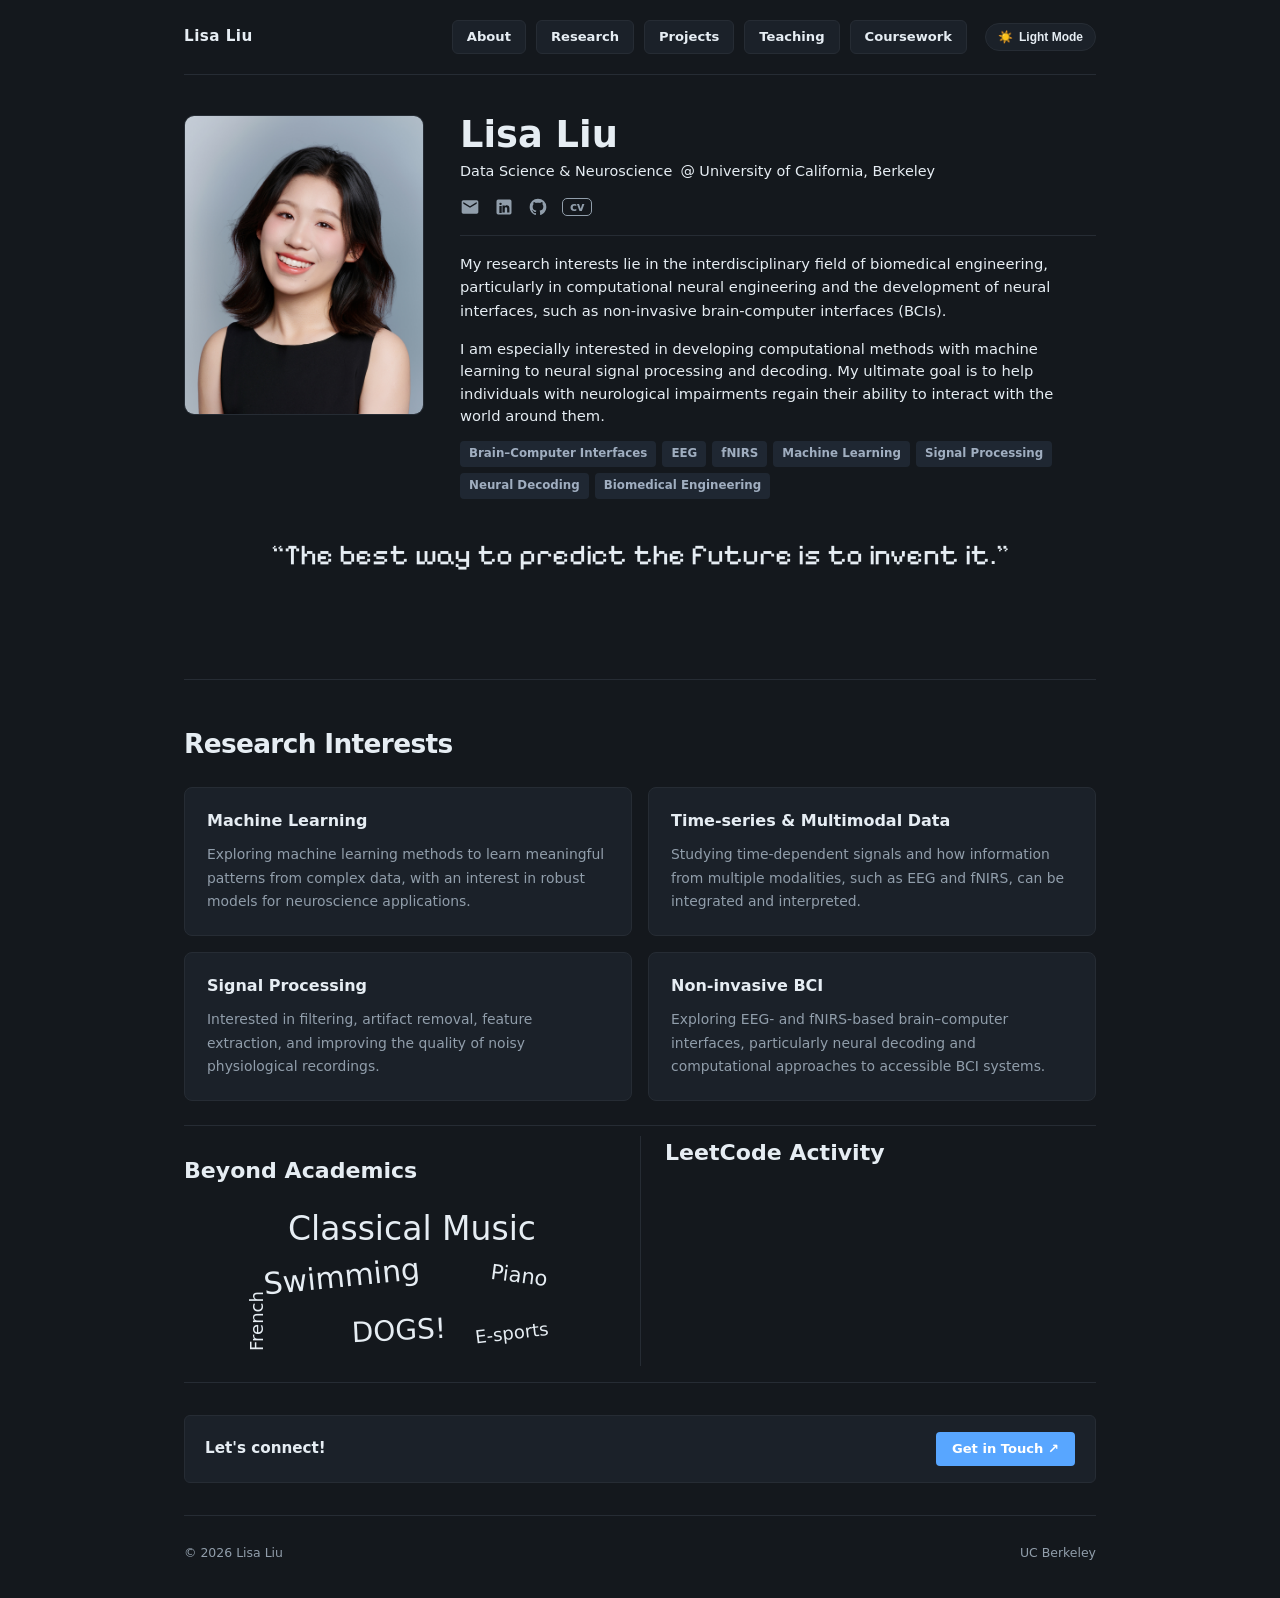
==== commit ade49339: "renaming the files to match" ====
--- a/index.html
+++ b/index.html
@@ -150,10 +150,10 @@
 </footer>
 </div>
 
-<script src="theme.js"></script>
+<script src="mode-toggle.js"></script>
 
 <script src="smoke-cloud.js"></script>
   
-<script src="quote.js"></script>
+<script src="quote-ani.js"></script>
 </body>
 </html>
--- a/style.css
+++ b/style.css
@@ -0,0 +1,201 @@
+:root {
+  --bg: #14181d;
+  --ink: #e6edf3;
+  --muted: #919eab;
+  --line: #262c34;
+  --blue: #58a6ff;
+  --soft: #1b2129;
+  --tag-bg: #1f2732;
+  --tag-text: #a0aec0;
+  --font: Inter, ui-sans-serif, system-ui, -apple-system, BlinkMacSystemFont, "Segoe UI", sans-serif;
+}
+[data-theme="light"] {
+  --bg: #f5f7f9;
+  --ink: #1e293b;
+  --muted: #64748b;
+  --line: #e2e8f0;
+  --blue: #2563eb;
+  --soft: #eaeff4;
+  --tag-bg: #e2e8f0;
+  --tag-text: #475569;
+}
+*{box-sizing:border-box}
+html{scroll-behavior:smooth}
+body {
+  margin: 0;
+  background-color: var(--bg);
+  color: var(--ink);
+  font-family: var(--font);
+  line-height: 1.5;
+  font-size: 0.92rem;
+  transition: background-color 0.2s ease, color 0.2s ease;
+}
+a{color:inherit;text-decoration:none}
+a:hover{color:var(--blue)}
+.container{max-width:960px;margin:auto;padding:0 24px}
+.nav{padding:20px 0;display:flex;justify-content:space-between;align-items:center;border-bottom:1px solid var(--line)}
+.brand{font-size:.95rem;font-weight:700;letter-spacing:.03em}
+.nav-right{display:flex;align-items:center;gap:10px;flex-wrap:wrap}
+.nav-btn{
+  background:var(--soft);
+  color:var(--ink);
+  border:1px solid var(--line);
+  padding:6px 14px;
+  border-radius:6px;
+  font-size:.82rem;
+  font-weight:600;
+  transition:all 0.2s ease;
+}
+.nav-btn:hover, .nav-btn.active{
+  border-color:var(--blue);
+  color:var(--blue);
+}
+.theme-toggle{
+  background:var(--soft);
+  color:var(--ink);
+  border:1px solid var(--line);
+  padding:6px 12px;
+  border-radius:16px;
+  cursor:pointer;
+  font-size:.75rem;
+  font-weight:600;
+  display:flex;
+  align-items:center;
+  gap:6px;
+  margin-left:8px;
+  transition:all 0.2s ease;
+}
+.theme-toggle:hover{border-color:var(--blue);color:var(--blue)}
+.hero{padding:40px 0 32px;border-bottom:1px solid var(--line)}
+.hero-grid{display:grid;grid-template-columns:240px 1fr;gap:36px;align-items:start}
+.profile-photo{
+  width:100%;
+  height:300px;
+  border-radius:10px;
+  object-fit:cover;
+  border:1px solid var(--line);
+  background:var(--soft);
+}
+.hero-info h1{font-size:2.3rem;line-height:1.1;font-weight:700;margin:0 0 6px}
+.meta-line{display:flex;align-items:center;gap:8px;margin-bottom:14px;font-size:0.9rem;flex-wrap:wrap}
+.institution{color:var(--ink)}
+.degree{color:var(--ink)}
+.icon-links{display:flex;align-items:center;gap:14px;margin-bottom:18px}
+.icon-link{color:var(--muted);display:inline-flex;align-items:center;justify-content:center;transition:color 0.2s ease}
+.icon-link:hover{color:var(--blue)}
+.cv-badge{
+  font-size:0.75rem;
+  font-weight:700;
+  text-transform:lowercase;
+  border:1.8px solid currentColor;
+  border-radius:5px;
+  padding:1px 7px;
+  line-height:1.2;
+  letter-spacing:-0.02em;
+}
+.about-text{
+  color:var(--ink);
+  font-size:0.92rem;
+  line-height:1.6;
+  margin:0 0 16px;
+  border-top:1px solid var(--line);
+  padding-top:16px;
+}
+.taglist{display:flex;flex-wrap:wrap;gap:6px}
+.tag{background:var(--tag-bg);color:var(--tag-text);padding:4px 9px;border-radius:4px;font-size:.74rem;font-weight:600}
+.contact-strip{background:var(--soft);border:1px solid var(--line);border-radius:6px;padding:16px 20px;display:flex;justify-content:space-between;align-items:center;margin-top:32px;gap:16px}
+.contact-strip h3{margin:0;font-size:.95rem;font-weight:650}
+.contact-btn{background:var(--blue);color:#fff;padding:7px 16px;border-radius:4px;font-weight:600;font-size:0.82rem;white-space:nowrap}
+.contact-btn:hover{opacity:0.9;color:#fff}
+footer{padding:28px 0 36px;color:var(--muted);font-size:.78rem;display:flex;justify-content:space-between;margin-top:32px;border-top:1px solid var(--line)}
+@media(max-width:760px){
+  .hero-grid{grid-template-columns:1fr;gap:20px}
+  .profile-photo{height:240px;width:200px}
+  .nav{flex-direction:column;align-items:flex-start;gap:14px}
+  .nav-right{width:100%;justify-content:flex-start}
+  .contact-strip{flex-direction:column;align-items:flex-start}
+}
+.interests{padding:36px 0 8px}
+.section-heading{margin-bottom:24px}
+.section-kicker{color:var(--blue);font-size:.72rem;font-weight:700;letter-spacing:.12em}
+.section-heading h2{font-size:1.65rem;letter-spacing:-.025em;margin:8px 0 8px}
+.interest-grid{display:grid;grid-template-columns:repeat(2,minmax(0,1fr));gap:16px}
+.interest-card{background:var(--soft);border:1px solid var(--line);border-radius:8px;padding:21px 22px}
+.interest-card h3{font-size:1rem;margin:0 0 10px;font-weight:650}
+.interest-card p{font-size:.87rem;color:var(--muted);line-height:1.7;margin:0}
+.subpage{padding:46px 0 28px;min-height:55vh}
+.page-eyebrow{font-size:.72rem;color:var(--blue);font-weight:700;letter-spacing:.12em;text-transform:uppercase}
+.subpage h1{font-size:2.2rem;letter-spacing:-.035em;margin:8px 0 12px}
+.page-lead{max-width:720px;color:var(--muted);margin:0 0 35px;line-height:1.7}
+.page-card{padding:22px 0;border-top:1px solid var(--line)}
+.page-card h2{font-size:1.13rem;margin:0 0 7px}
+.page-card p{color:var(--muted);margin:0;line-height:1.7}
+.page-card .meta{font-size:.82rem;color:var(--blue);margin-bottom:9px}
+.page-card ul{color:var(--muted);padding-left:20px;line-height:1.8}
+.page-card ul li{margin-bottom:5px}
+@media(max-width:760px){.interest-grid{grid-template-columns:1fr}.subpage{padding-top:32px}}
+.interactive-boards {
+    display: grid;
+    grid-template-columns: minmax(0, 1fr) minmax(0, 1fr);
+    width: 100%;
+    align-items: stretch;
+}
+.personal-section {
+    min-width: 0;
+}
+#leetcode-activity {
+    border-left: 1px solid var(--line);
+    padding-left: 24px;
+}
+#leetcode-activity h2 {
+    margin-top: 0;
+}
+.smoke-cloud {
+  position: relative;
+  width: 100%;
+  height: 160px;
+  overflow: hidden;
+  margin: 0 auto;
+}
+.smoke-cloud canvas {
+  display: block;
+  width: 100%;
+  height: 100%;
+}
+@media (max-width: 600px) {
+  .smoke-cloud {
+    height: 145px;
+  }
+}
+.about-quote {
+  text-align: center;
+  margin: 35px auto;
+}
+.about-quote-text {
+  font-family: "Pixelify Sans", monospace;
+  font-size: 1.8rem;
+  font-style: normal;
+  font-weight: 400;
+  line-height: 1.5;
+  clip-path: inset(0 50% 0 50%);
+  opacity: 1;
+  animation: quoteReveal 4s ease-out forwards;
+}
+@keyframes quoteReveal {
+  from {
+    clip-path: inset(0 50% 0 50%);
+  }
+  to {
+    clip-path: inset(0 0 0 0);
+  }
+}
+.about-quote-author {
+margin-top: 14px;
+font-size: 0.85rem;
+color: var(--muted);
+opacity: 0;
+transition: opacity 0.7s ease;
+}
+.about-quote-author.show {
+opacity: 1;
+}
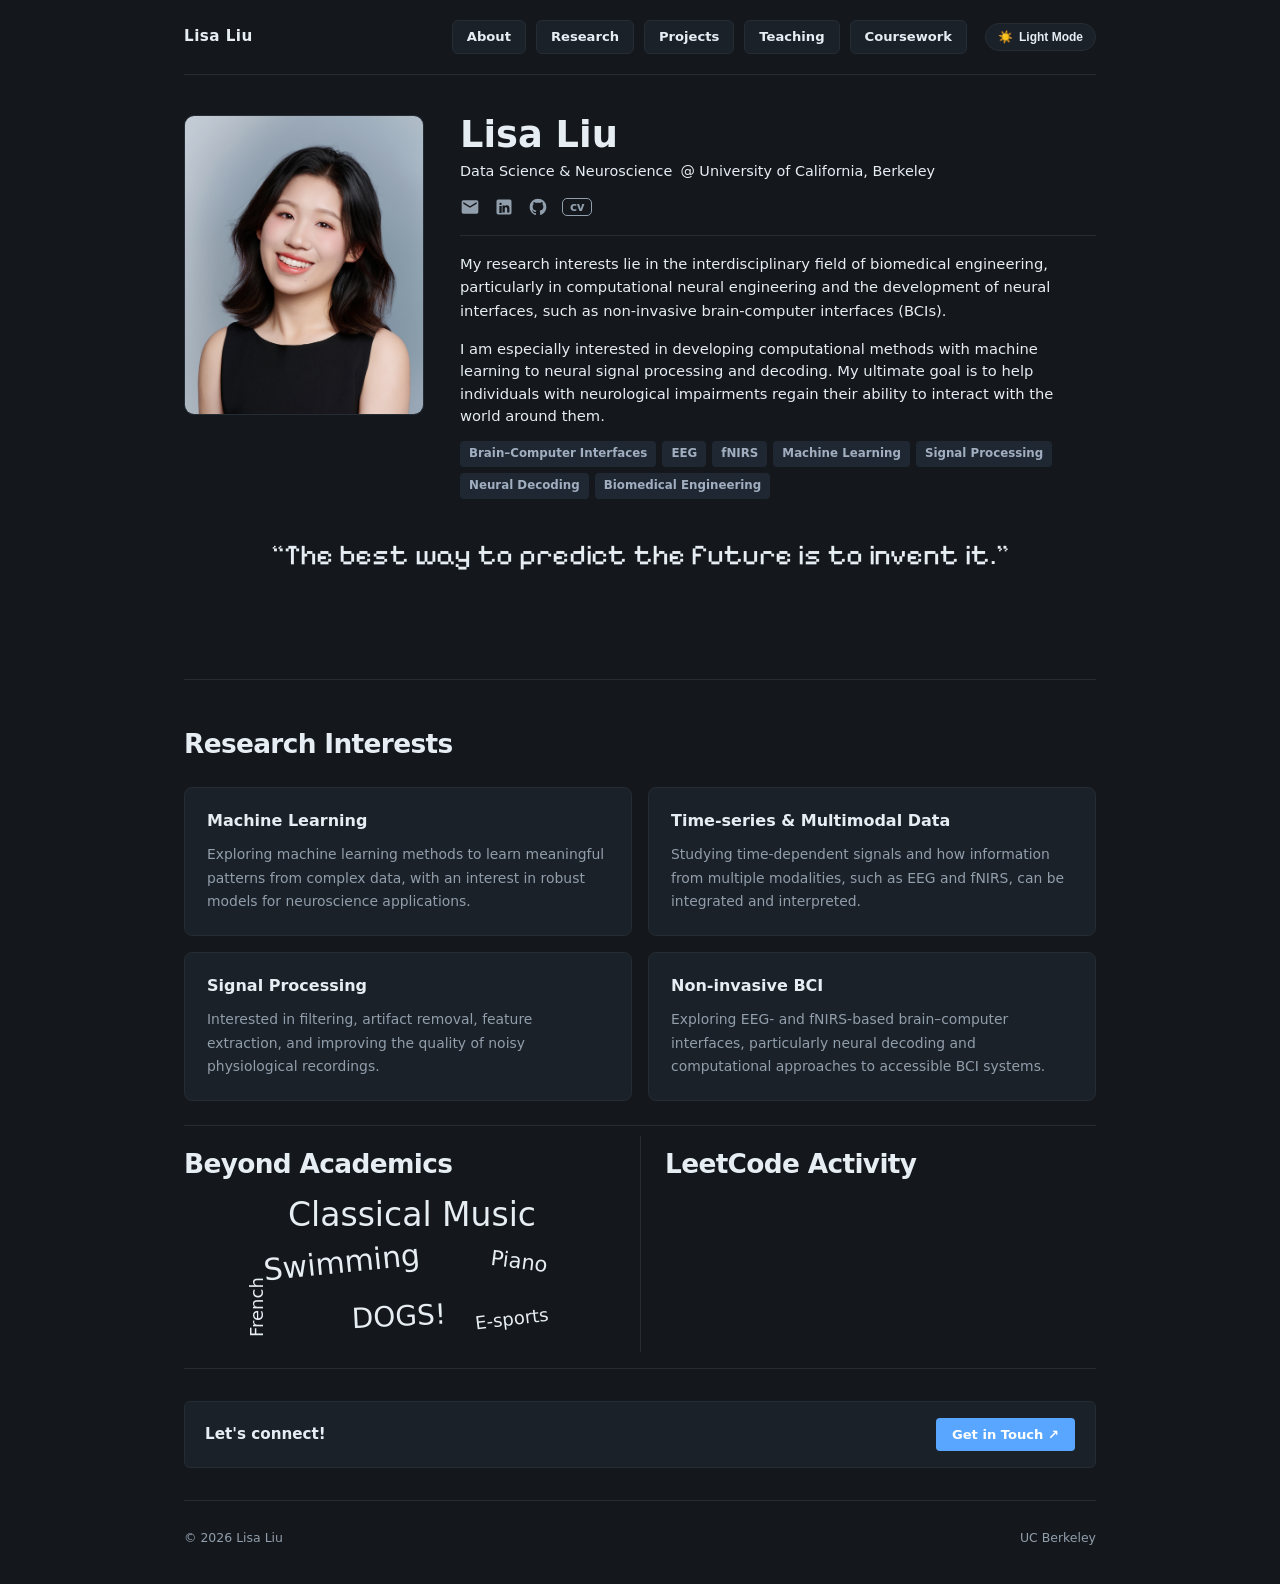
==== commit 62f26121: "Update website" ====
--- a/index.html
+++ b/index.html
@@ -135,9 +135,11 @@
   <hr style="border:none; border-top:1px solid var(--line); margin:16px 0 10px;">
 
    <div class="contact-strip">
+    
     <div>
       <h3>Let's connect!</h3>
     </div>
+
     <a class="contact-btn" href="mailto:lisaliu22@berkeley.edu">
       Get in Touch ↗
     </a>
@@ -148,12 +150,11 @@
   <span>© 2026 Lisa Liu</span>
   <span>UC Berkeley</span>
 </footer>
+
 </div>
-
 <script src="mode-toggle.js"></script>
-
 <script src="smoke-cloud.js"></script>
-  
 <script src="quote-ani.js"></script>
+<script src="./leetcode-calendar.js"></script>
 </body>
 </html>
--- a/style.css
+++ b/style.css
@@ -9,6 +9,7 @@
   --tag-text: #a0aec0;
   --font: Inter, ui-sans-serif, system-ui, -apple-system, BlinkMacSystemFont, "Segoe UI", sans-serif;
 }
+
 [data-theme="light"] {
   --bg: #f5f7f9;
   --ink: #1e293b;
@@ -19,6 +20,7 @@
   --tag-bg: #e2e8f0;
   --tag-text: #475569;
 }
+
 *{box-sizing:border-box}
 html{scroll-behavior:smooth}
 body {
@@ -30,6 +32,7 @@
   font-size: 0.92rem;
   transition: background-color 0.2s ease, color 0.2s ease;
 }
+
 a{color:inherit;text-decoration:none}
 a:hover{color:var(--blue)}
 .container{max-width:960px;margin:auto;padding:0 24px}
@@ -46,10 +49,12 @@
   font-weight:600;
   transition:all 0.2s ease;
 }
+
 .nav-btn:hover, .nav-btn.active{
   border-color:var(--blue);
   color:var(--blue);
 }
+
 .theme-toggle{
   background:var(--soft);
   color:var(--ink);
@@ -65,6 +70,7 @@
   margin-left:8px;
   transition:all 0.2s ease;
 }
+
 .theme-toggle:hover{border-color:var(--blue);color:var(--blue)}
 .hero{padding:40px 0 32px;border-bottom:1px solid var(--line)}
 .hero-grid{display:grid;grid-template-columns:240px 1fr;gap:36px;align-items:start}
@@ -76,6 +82,7 @@
   border:1px solid var(--line);
   background:var(--soft);
 }
+
 .hero-info h1{font-size:2.3rem;line-height:1.1;font-weight:700;margin:0 0 6px}
 .meta-line{display:flex;align-items:center;gap:8px;margin-bottom:14px;font-size:0.9rem;flex-wrap:wrap}
 .institution{color:var(--ink)}
@@ -93,6 +100,7 @@
   line-height:1.2;
   letter-spacing:-0.02em;
 }
+
 .about-text{
   color:var(--ink);
   font-size:0.92rem;
@@ -101,6 +109,7 @@
   border-top:1px solid var(--line);
   padding-top:16px;
 }
+
 .taglist{display:flex;flex-wrap:wrap;gap:6px}
 .tag{background:var(--tag-bg);color:var(--tag-text);padding:4px 9px;border-radius:4px;font-size:.74rem;font-weight:600}
 .contact-strip{background:var(--soft);border:1px solid var(--line);border-radius:6px;padding:16px 20px;display:flex;justify-content:space-between;align-items:center;margin-top:32px;gap:16px}
@@ -108,6 +117,7 @@
 .contact-btn{background:var(--blue);color:#fff;padding:7px 16px;border-radius:4px;font-weight:600;font-size:0.82rem;white-space:nowrap}
 .contact-btn:hover{opacity:0.9;color:#fff}
 footer{padding:28px 0 36px;color:var(--muted);font-size:.78rem;display:flex;justify-content:space-between;margin-top:32px;border-top:1px solid var(--line)}
+
 @media(max-width:760px){
   .hero-grid{grid-template-columns:1fr;gap:20px}
   .profile-photo{height:240px;width:200px}
@@ -115,10 +125,16 @@
   .nav-right{width:100%;justify-content:flex-start}
   .contact-strip{flex-direction:column;align-items:flex-start}
 }
+
 .interests{padding:36px 0 8px}
 .section-heading{margin-bottom:24px}
 .section-kicker{color:var(--blue);font-size:.72rem;font-weight:700;letter-spacing:.12em}
-.section-heading h2{font-size:1.65rem;letter-spacing:-.025em;margin:8px 0 8px}
+.section-heading h2,
+.personal-section h2 {
+    font-size: 1.65rem;
+    letter-spacing: -.025em;
+    margin: 8px 0 8px;
+}
 .interest-grid{display:grid;grid-template-columns:repeat(2,minmax(0,1fr));gap:16px}
 .interest-card{background:var(--soft);border:1px solid var(--line);border-radius:8px;padding:21px 22px}
 .interest-card h3{font-size:1rem;margin:0 0 10px;font-weight:650}
@@ -140,16 +156,16 @@
     width: 100%;
     align-items: stretch;
 }
+
 .personal-section {
     min-width: 0;
 }
+
 #leetcode-activity {
     border-left: 1px solid var(--line);
     padding-left: 24px;
 }
-#leetcode-activity h2 {
-    margin-top: 0;
-}
+
 .smoke-cloud {
   position: relative;
   width: 100%;
@@ -157,16 +173,19 @@
   overflow: hidden;
   margin: 0 auto;
 }
+
 .smoke-cloud canvas {
   display: block;
   width: 100%;
   height: 100%;
 }
+
 @media (max-width: 600px) {
   .smoke-cloud {
     height: 145px;
   }
 }
+
 .about-quote {
   text-align: center;
   margin: 35px auto;
@@ -181,6 +200,7 @@
   opacity: 1;
   animation: quoteReveal 4s ease-out forwards;
 }
+
 @keyframes quoteReveal {
   from {
     clip-path: inset(0 50% 0 50%);
@@ -189,6 +209,7 @@
     clip-path: inset(0 0 0 0);
   }
 }
+
 .about-quote-author {
 margin-top: 14px;
 font-size: 0.85rem;
@@ -199,3 +220,38 @@
 .about-quote-author.show {
 opacity: 1;
 }
+
+#leetcode-calendar {
+    display: grid;
+    grid-template-columns: repeat(12, minmax(0, 1fr));
+    grid-template-rows: repeat(5, 1fr);
+    grid-auto-flow: column;
+    gap: 4px;
+    width: 75%;
+    margin: 18px auto 0;
+}
+
+.calendar-day {
+    aspect-ratio: 1;
+    border-radius: 3px;
+    background: var(--soft);
+    border: 1px solid var(--line);
+    transition: background-color 0.2s ease, transform 0.2s ease;
+}
+
+.calendar-day.active {
+    background: #39d353;
+    border-color: #39d353;
+}
+
+.calendar-day:hover {
+    transform: scale(1.15);
+}
+
+#leetcode-status {
+    text-align: center;
+    color: var(--muted);
+    font-size: 13px;
+    min-height: 20px;
+    margin-top: 12px;
+}
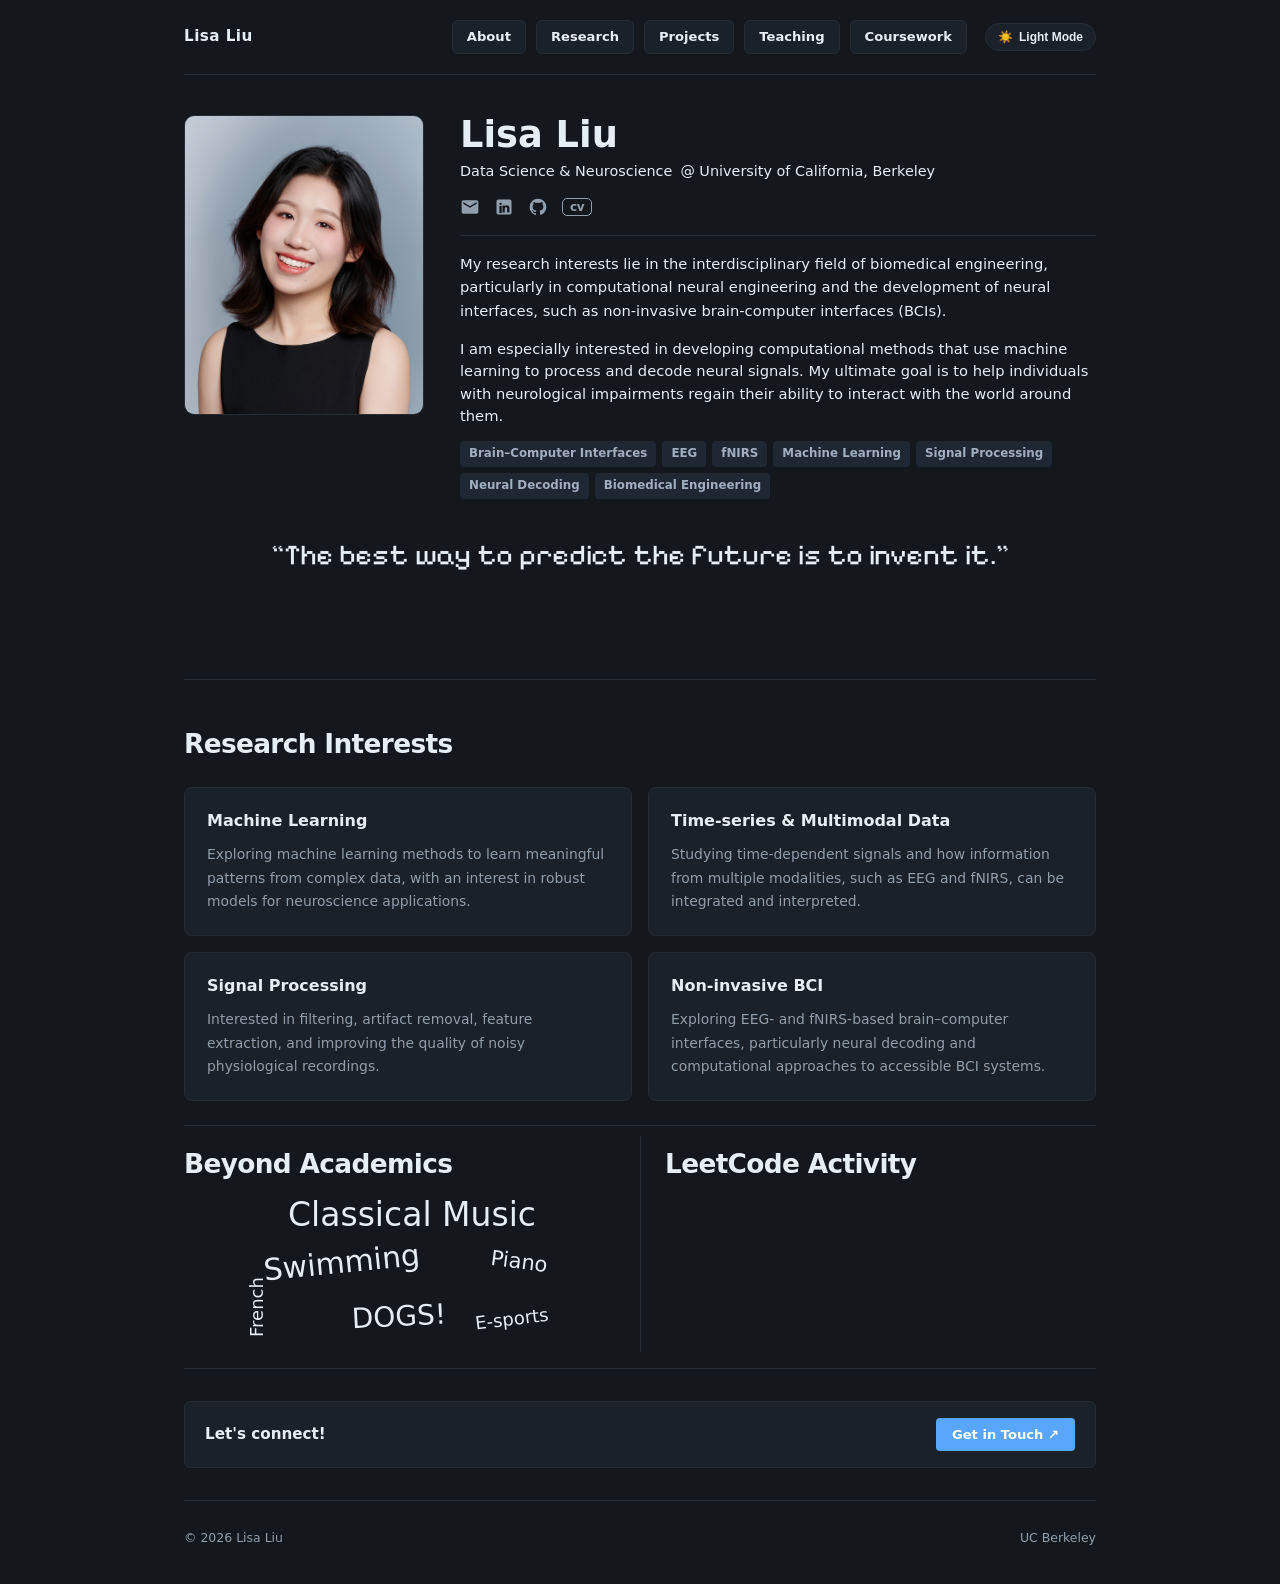
==== commit 723f71a7: "Update website" ====
--- a/index.html
+++ b/index.html
@@ -57,8 +57,7 @@
         </p>
         
         <p>
-          I am especially interested in developing computational methods with machine learning to neural signal processing 
-          and decoding. My ultimate goal is to help individuals with neurological impairments regain their ability to interact with the world around them.
+          I am especially interested in developing computational methods that use machine learning to process and decode neural signals. My ultimate goal is to help individuals with neurological impairments regain their ability to interact with the world around them.
         </p>
         <div class="taglist">
           <span class="tag">Brain–Computer Interfaces</span>
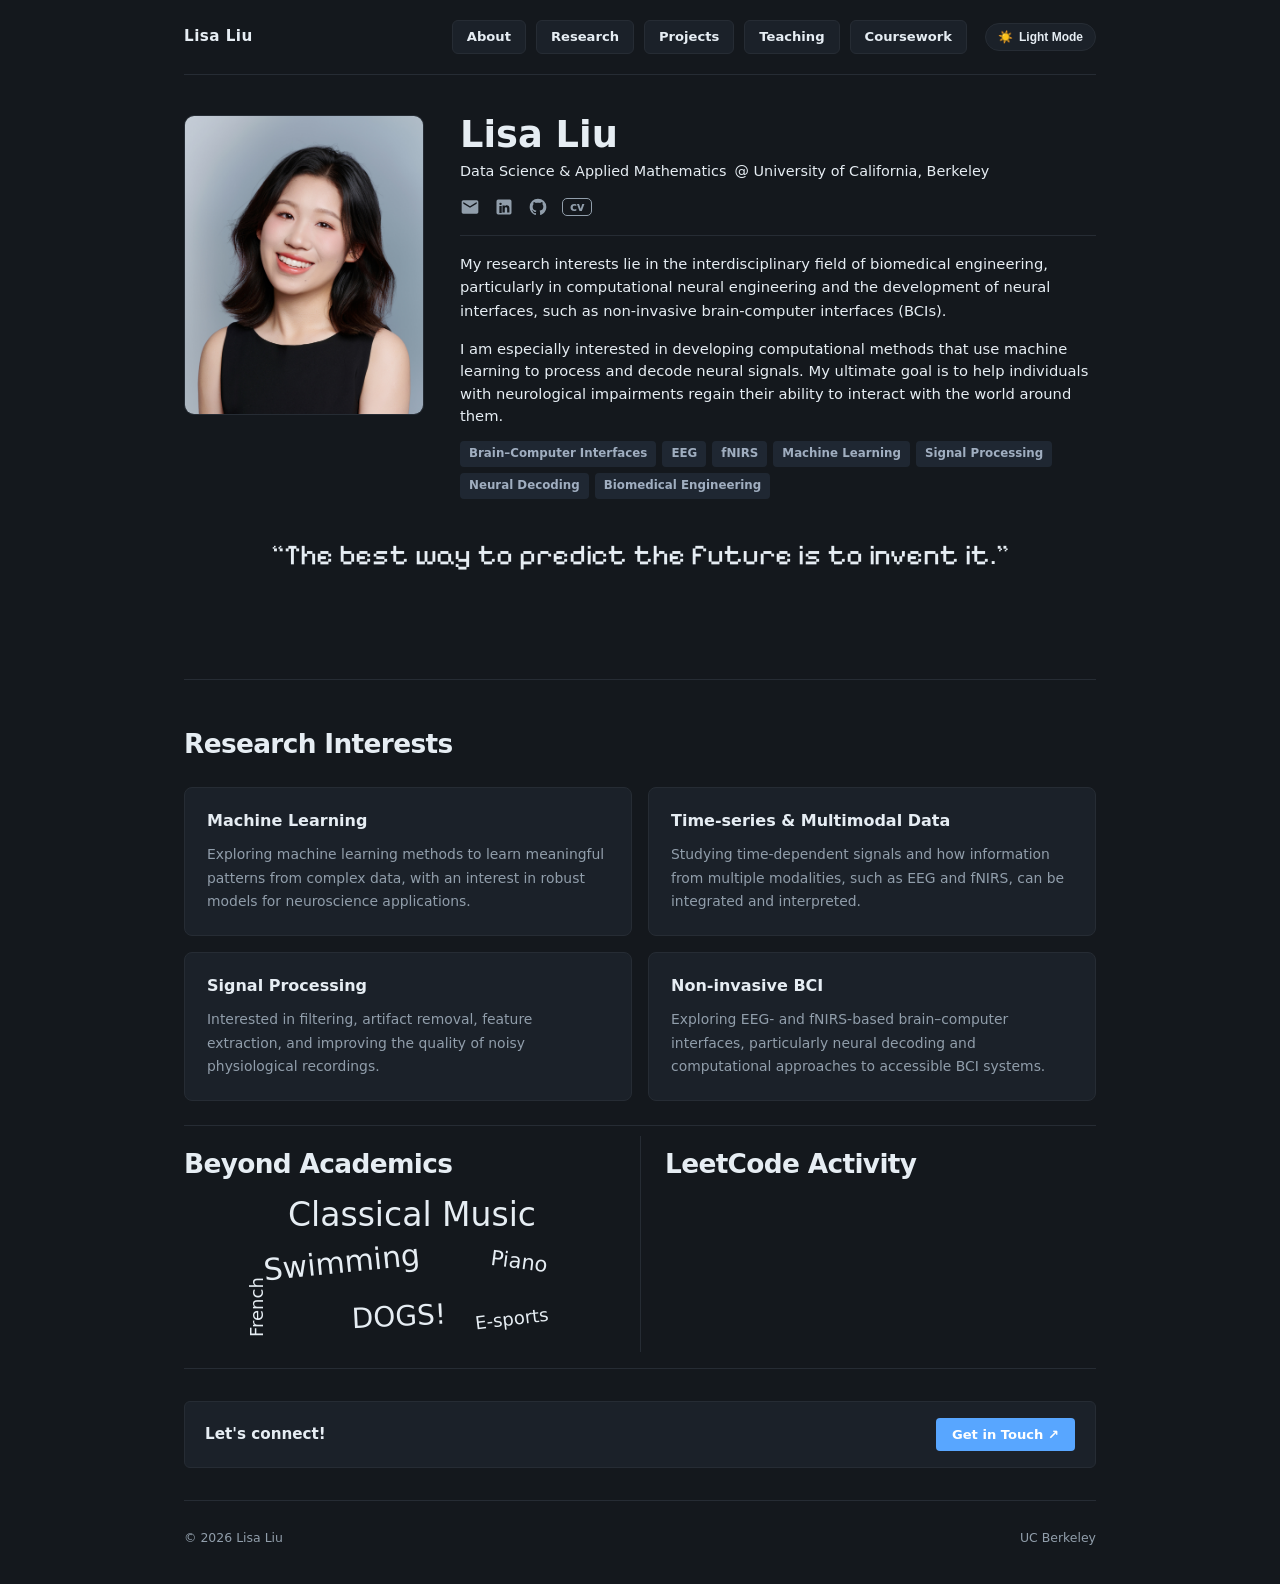
==== commit ae9d396d: "Update homepage" ====
--- a/index.html
+++ b/index.html
@@ -28,7 +28,7 @@
       <div class="hero-info">
         <h1>Lisa Liu</h1>
         <div class="meta-line">
-<span class="institution">Data Science &amp; Neuroscience</span>
+<span class="institution">Data Science &amp; Applied Mathematics</span>
           @ University of California, Berkeley
 </div>
 
